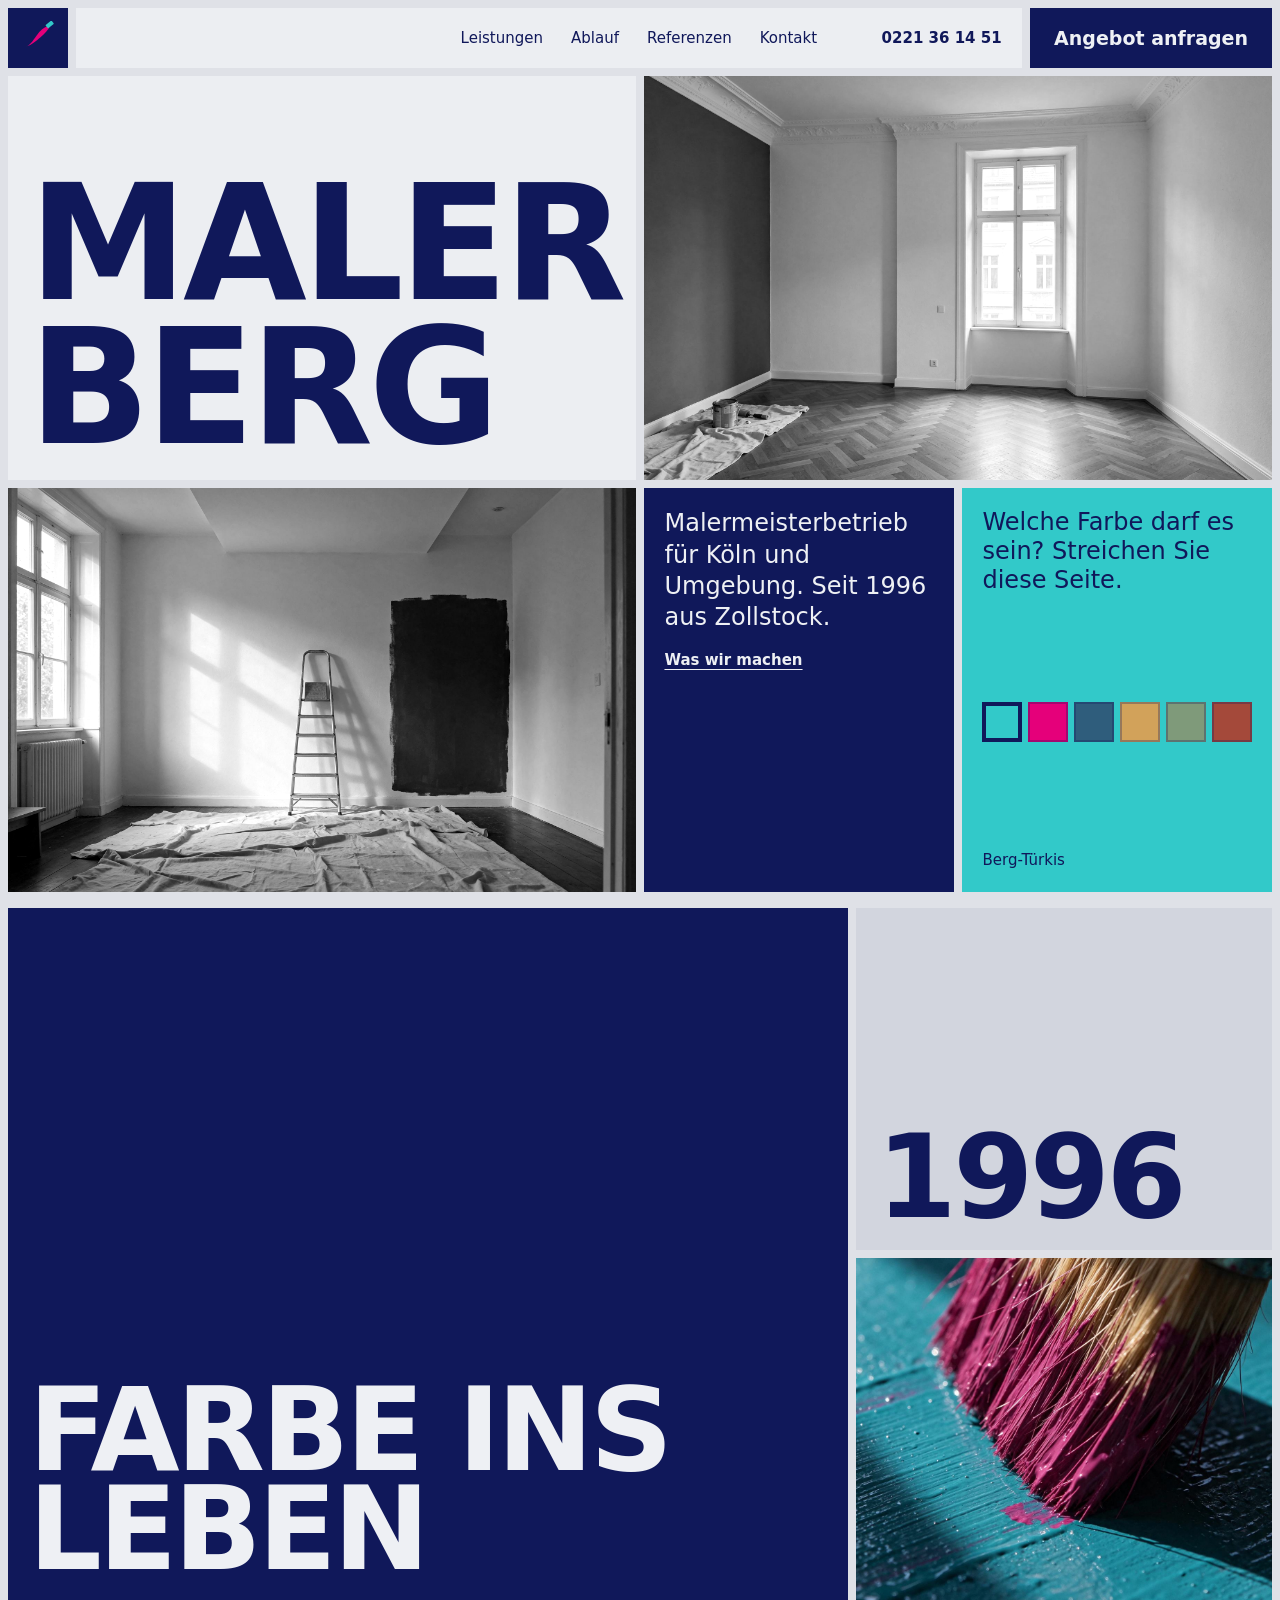
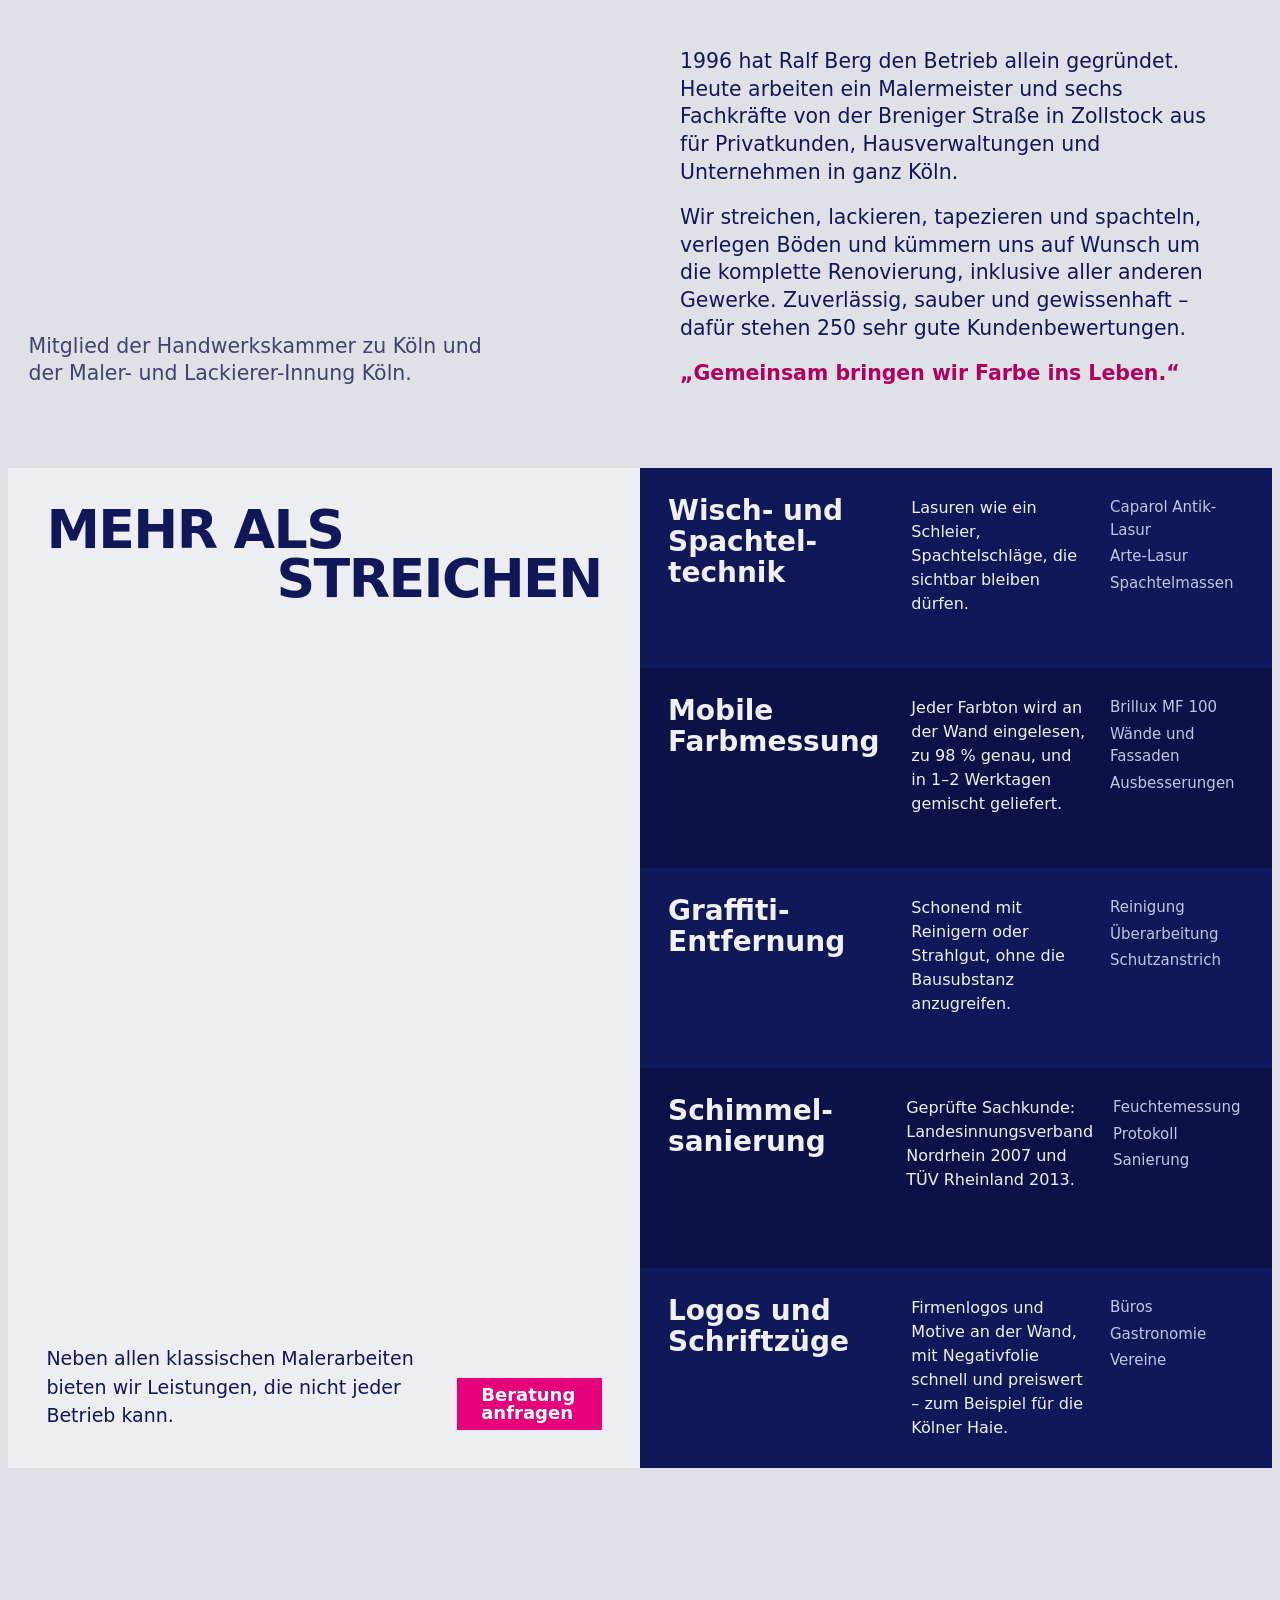
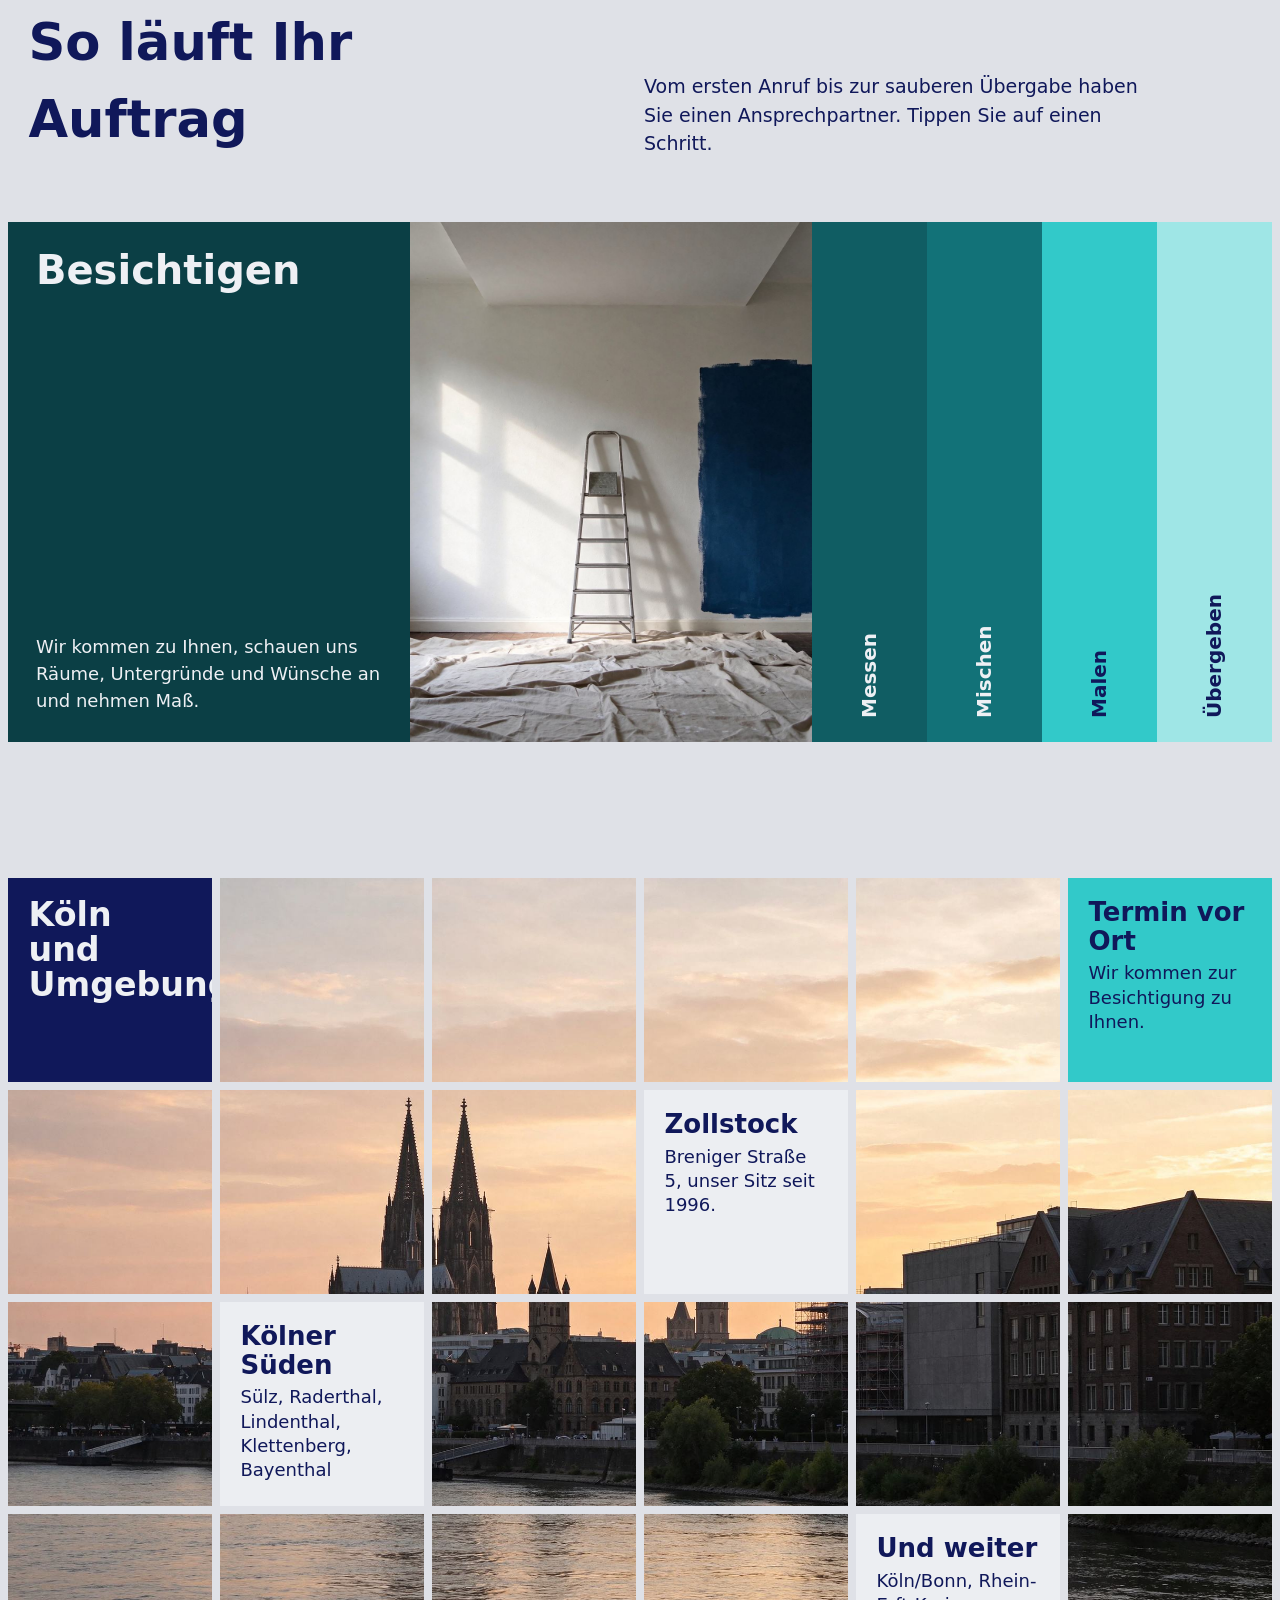
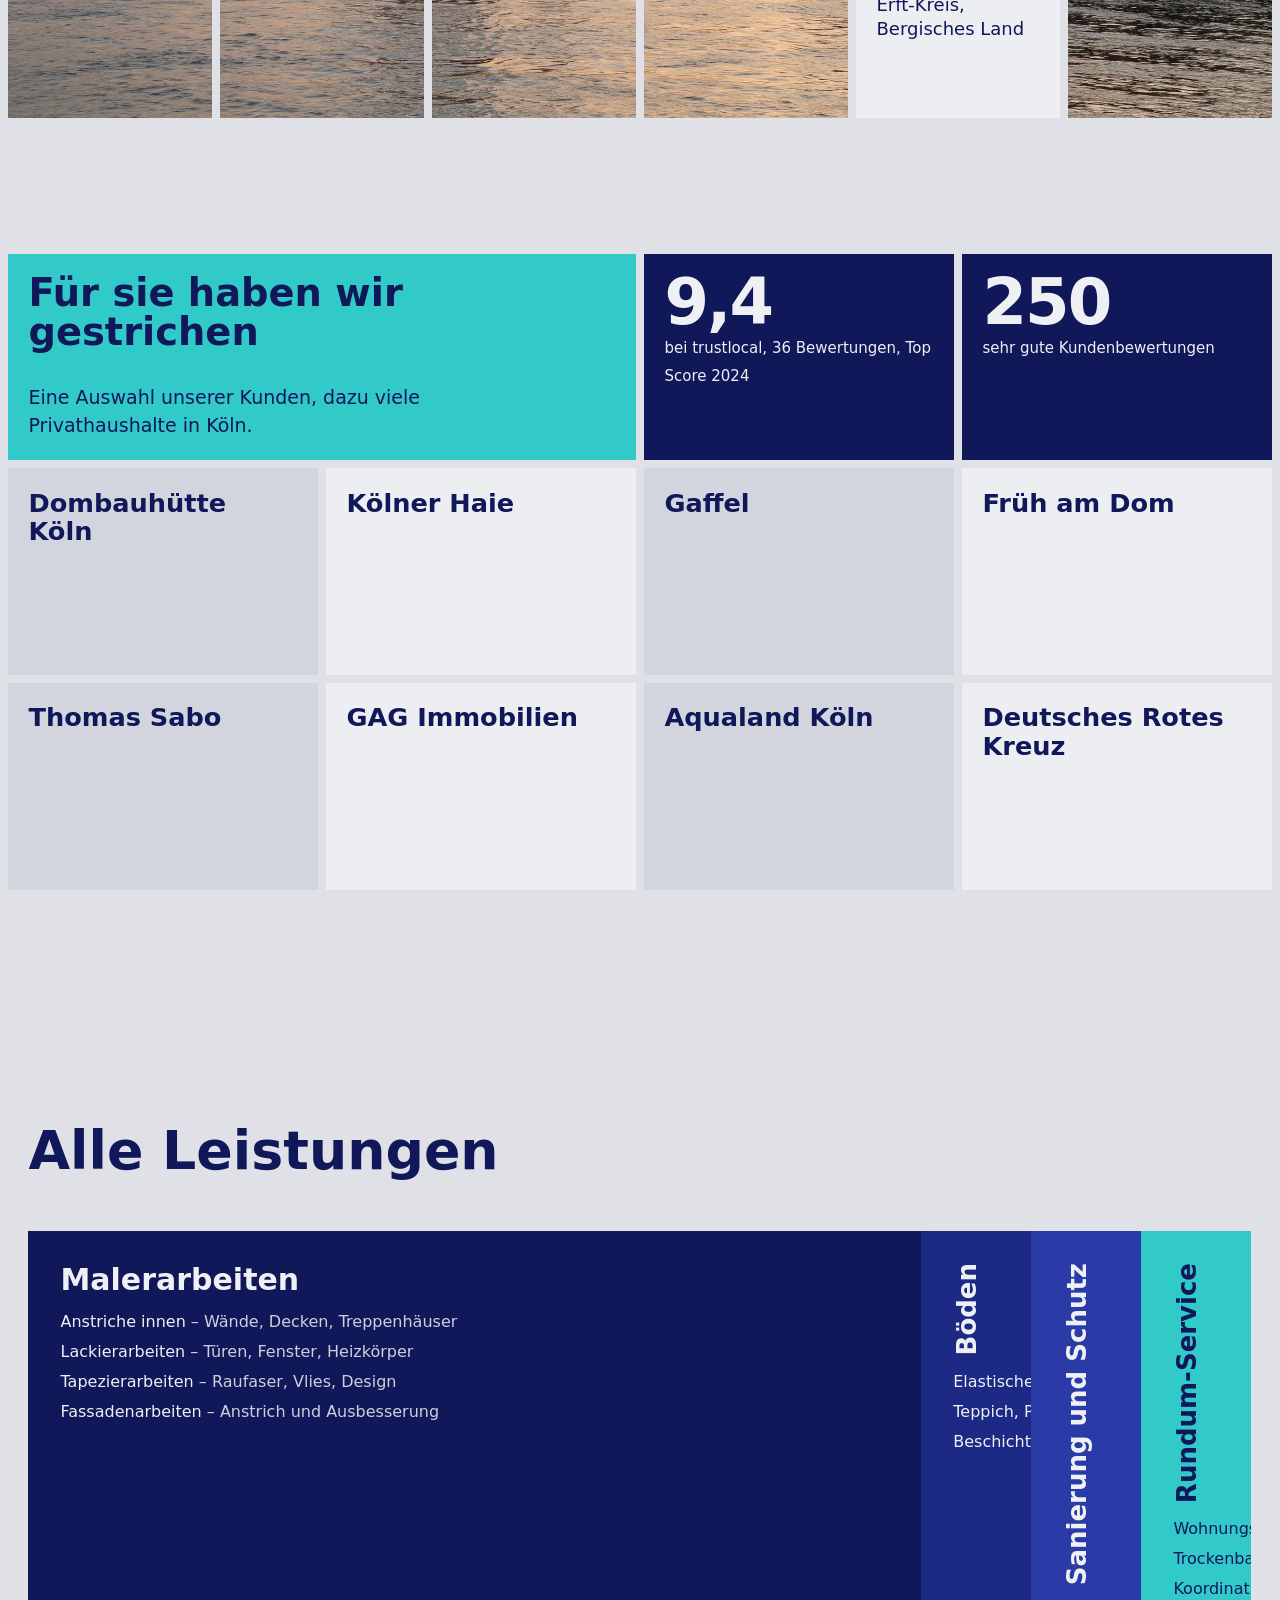
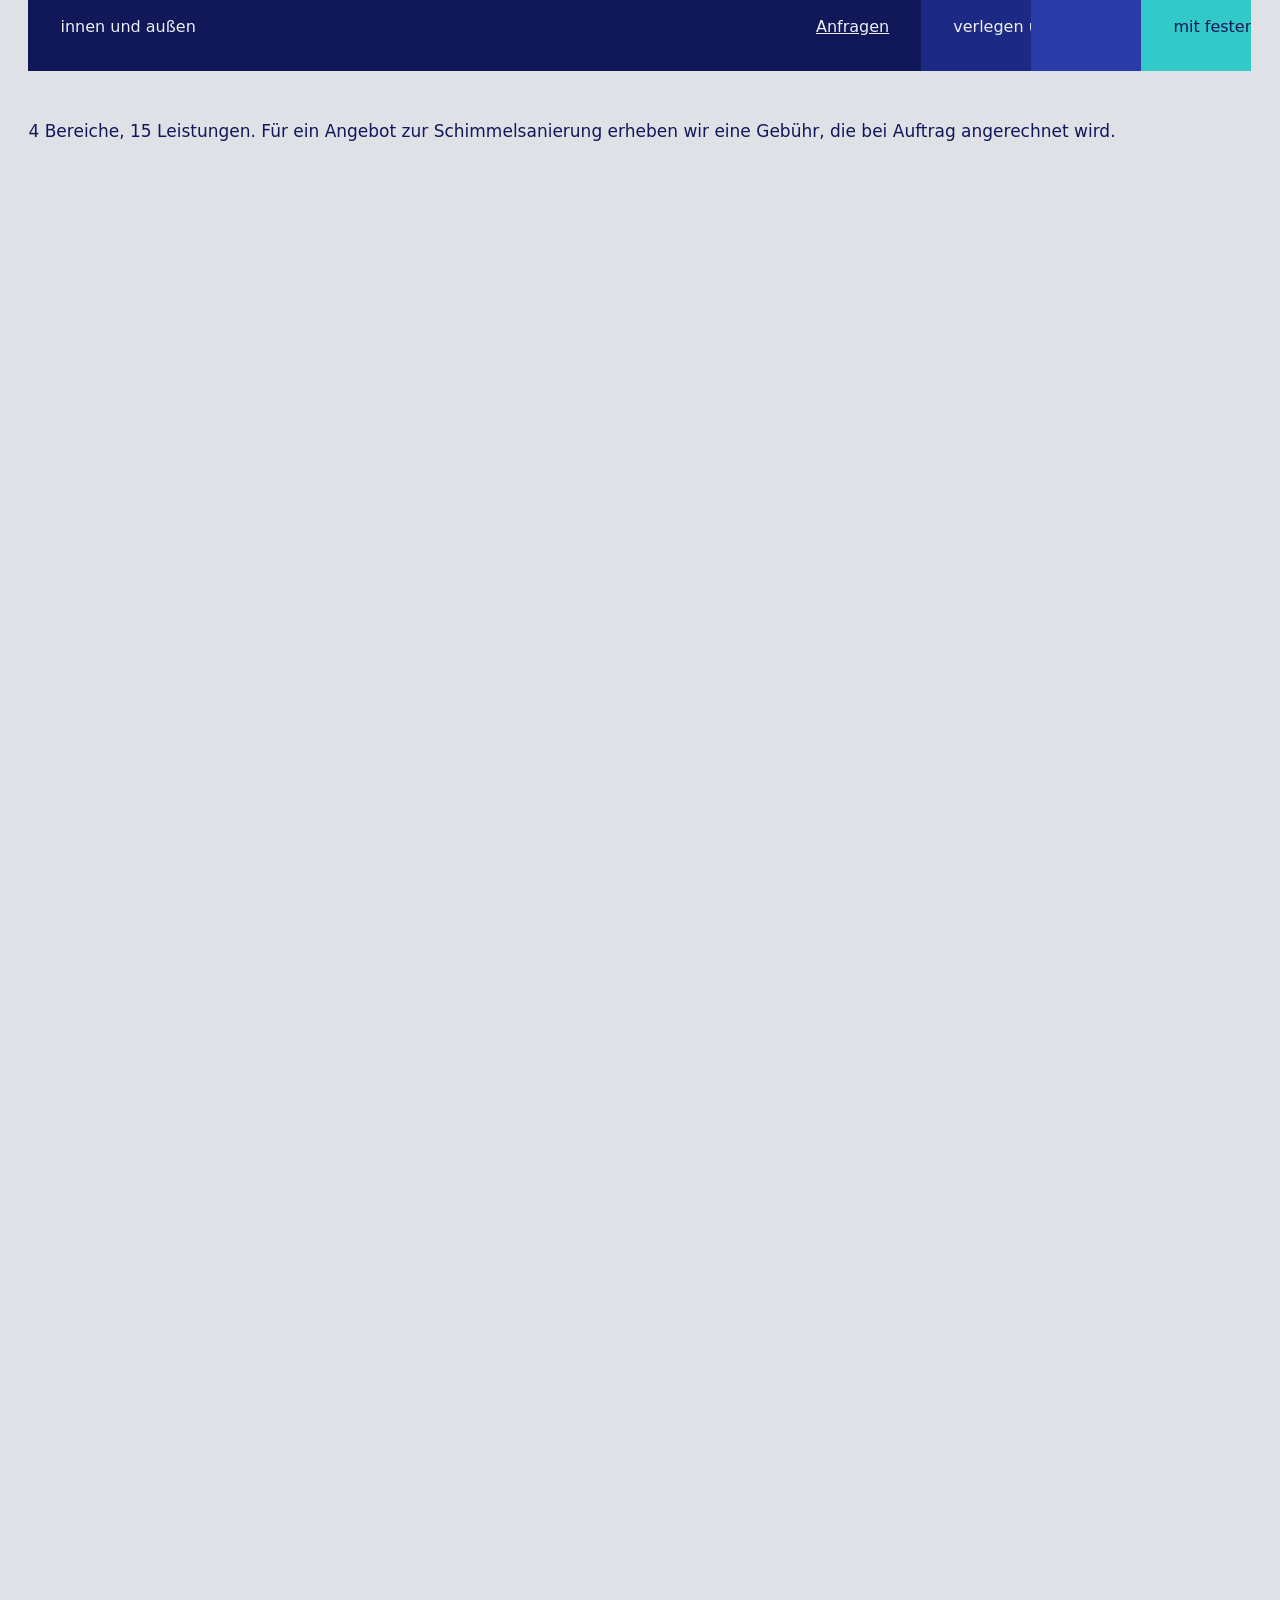
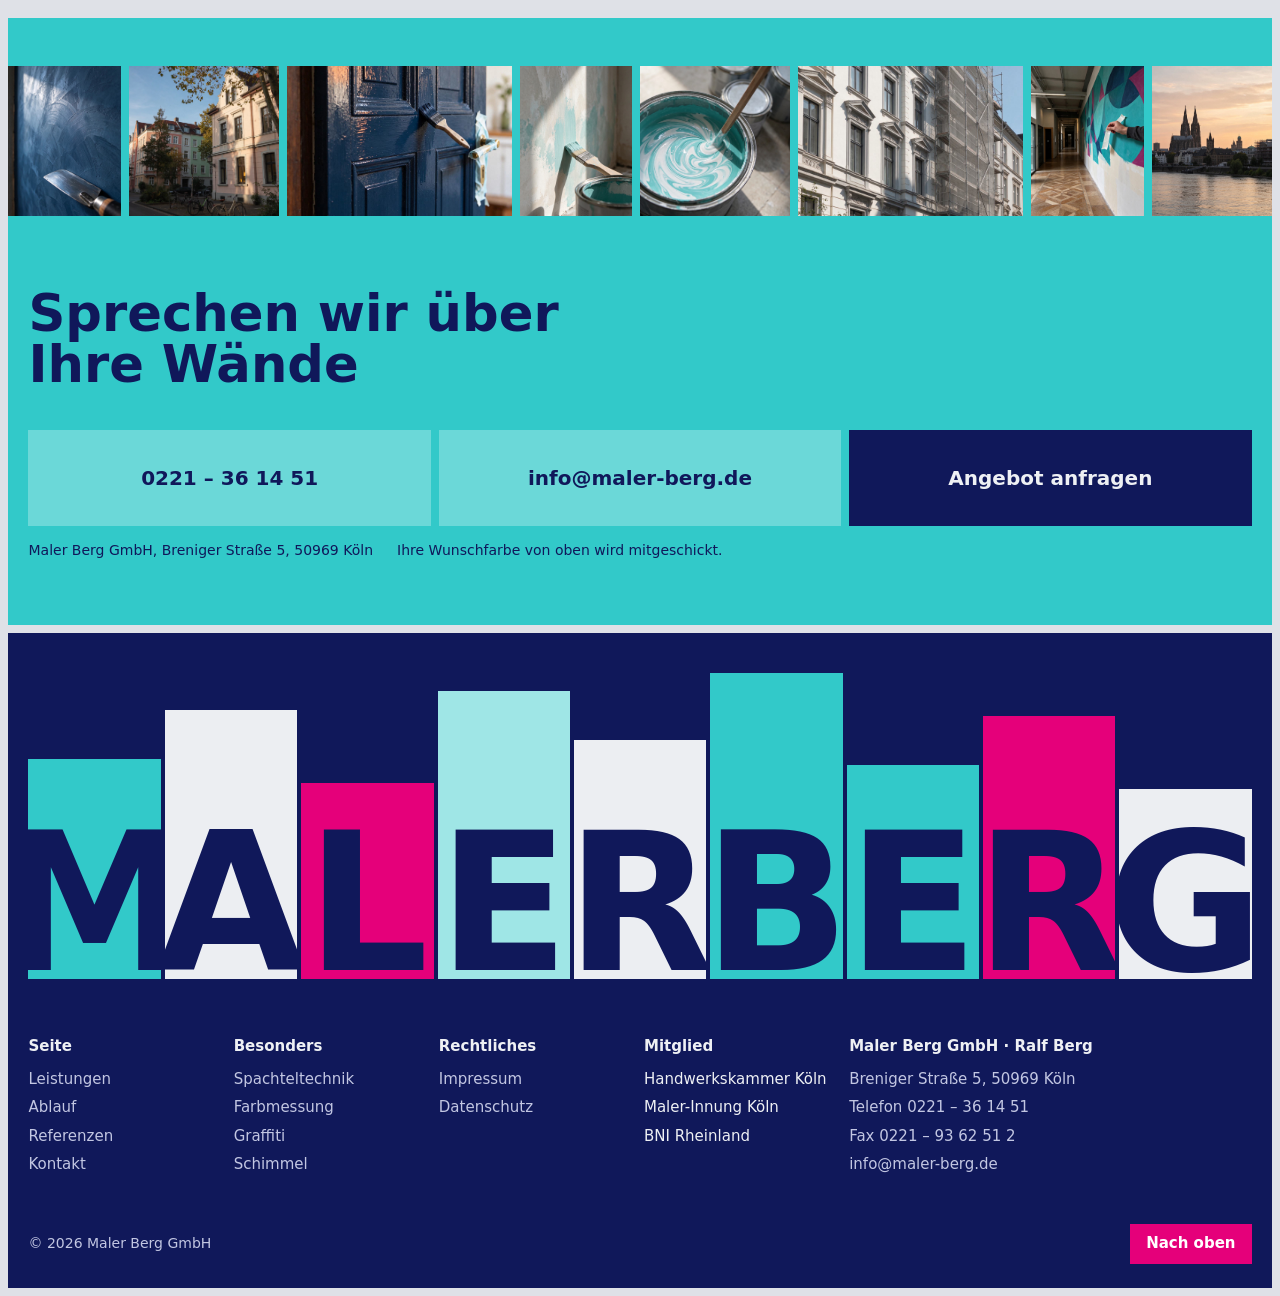
==== v2/index.html @ 305e3e08 "Zweiter Entwurf (v2): Farbkarten-Raster mit Farbchips, Ablauf, Köln-Puzzle und Leistungs-Fächer Co-A" ====
<!doctype html>
<html lang="de">
<head>
<meta charset="utf-8">
<meta name="viewport" content="width=device-width, initial-scale=1">
<title>Maler Berg GmbH – Malermeisterbetrieb für Köln und Umgebung</title>
<meta name="description" content="Malermeisterbetrieb aus Köln-Zollstock seit 1996: Malerarbeiten, Wisch- und Spachteltechniken, mobile Farbmessung, Schimmelsanierung, Graffiti-Entfernung und Bodenbeläge.">
<meta name="theme-color" content="#10185a">
<meta name="robots" content="noindex">
<link rel="preload" href="../assets/fonts/jost-latin.woff2" as="font" type="font/woff2" crossorigin>
<link rel="stylesheet" href="v2.css">
<link rel="icon" href="../assets/favicon.svg" type="image/svg+xml">
<script>document.documentElement.classList.add('js');try{var c=localStorage.getItem('mb-chip');if(c){var j=JSON.parse(c);document.documentElement.style.setProperty('--chip',j.c);document.documentElement.style.setProperty('--on-chip',j.o);}}catch(e){}</script>
</head>
<body>
<svg width="0" height="0" style="position:absolute" aria-hidden="true">
  <symbol id="mark" viewBox="0 0 40 40"><path d="M6 30c6-2 9-9 14-15 4-5 9-9 14-9-2 5-6 9-11 13-5 4-10 9-17 11z" fill="#e5007a"/><rect x="29" y="2" width="9" height="5" rx="1" transform="rotate(-38 33 4)" fill="#32c9c9"/></symbol>
</svg>

<header class="top" id="top">
  <a class="top__mark" href="#top" aria-label="Maler Berg – nach oben"><svg aria-hidden="true"><use href="#mark"/></svg></a>
  <button class="menu" aria-expanded="false" aria-controls="links">Menü</button>
  <nav class="top__links" id="links" aria-label="Hauptnavigation">
    <a class="first" href="#leistungen">Leistungen</a>
    <a href="#ablauf">Ablauf</a>
    <a href="#referenzen">Referenzen</a>
    <a href="#kontakt">Kontakt</a>
    <a class="tel" href="tel:+49221361451">0221 36 14 51</a>
  </nav>
  <a class="top__cta" href="#kontakt">Angebot anfragen</a>
</header>

<main>
  <!-- Hero: two-by-two board -->
  <section class="hero" aria-label="Maler Berg">
    <div class="t hero__name"><h1 class="caps"><span>Maler</span><span>Berg</span></h1></div>
    <figure class="t t--photo grey shutter hero__p1"><img src="../assets/img/hero-altbau.jpg" width="2400" height="1350" alt="Altbauzimmer in Köln mit hohem Sprossenfenster und Stuckdecke"></figure>
    <figure class="t t--photo grey shutter hero__p2"><img src="../assets/img/werkstatt-wand.jpg" width="2400" height="1350" alt="Leerer Raum in der Renovierung mit Leiter und halb gestrichener Wand"></figure>
    <div class="hero__br">
      <div class="t t--dark hero__say"><p>Malermeisterbetrieb für Köln und Umgebung. Seit 1996 aus Zollstock.</p><a href="#leistungen">Was wir machen</a></div>
      <div class="t t--chip hero__paint">
        <p>Welche Farbe darf es sein? Streichen Sie diese Seite.</p>
        <div class="chips" role="group" aria-label="Farbe für die Seite wählen">
          <button style="--c:#32c9c9" data-c="#32c9c9" data-o="#10185a" aria-pressed="true" aria-label="Berg-Türkis"></button>
          <button style="--c:#e5007a" data-c="#e5007a" data-o="#ffffff" aria-pressed="false" aria-label="Berg-Magenta"></button>
          <button style="--c:#2f5d7c" data-c="#2f5d7c" data-o="#ffffff" aria-pressed="false" aria-label="Rheinblau"></button>
          <button style="--c:#d2a25a" data-c="#d2a25a" data-o="#10185a" aria-pressed="false" aria-label="Südstadt-Ocker"></button>
          <button style="--c:#7f9a7a" data-c="#7f9a7a" data-o="#10185a" aria-pressed="false" aria-label="Volksgarten-Grün"></button>
          <button style="--c:#a4493a" data-c="#a4493a" data-o="#ffffff" aria-pressed="false" aria-label="Ziegelrot"></button>
        </div>
        <small id="chip-name" aria-live="polite">Berg-Türkis</small>
      </div>
    </div>
  </section>

  <!-- Intro: statement tiles -->
  <section class="board intro" aria-labelledby="intro-h">
    <div class="t intro__a"><h2 id="intro-h" class="caps up">Farbe ins<br>Leben</h2></div>
    <div class="t t--deep intro__b"><p class="caps up" style="--d:1">1996</p></div>
    <figure class="t t--photo intro__c"><img src="../assets/img/pinsel.jpg" width="1200" height="1600" decoding="async" alt="Pinsel mit magentafarbener Farbe auf türkisem Untergrund"></figure>
    <div class="intro__text">
      <p class="intro__note up">Mitglied der Handwerkskammer zu Köln und der Maler- und Lackierer-Innung Köln.</p>
      <div>
        <p class="up">1996 hat Ralf Berg den Betrieb allein gegründet. Heute arbeiten ein Malermeister und sechs Fachkräfte von der Breniger Straße in Zollstock aus für Privatkunden, Hausverwaltungen und Unternehmen in ganz Köln.</p>
        <p class="up" style="--d:1">Wir streichen, lackieren, tapezieren und spachteln, verlegen Böden und kümmern uns auf Wunsch um die komplette Renovierung, inklusive aller anderen Gewerke. Zuverlässig, sauber und gewissenhaft – dafür stehen 250 sehr gute Kundenbewertungen.</p>
        <p class="up quote" style="--d:2">„Gemeinsam bringen wir Farbe ins Leben.“</p>
      </div>
    </div>
  </section>

  <!-- Features: statement cell, dark rows -->
  <section class="feat" id="leistungen" aria-labelledby="feat-h">
    <div class="feat__cell">
      <h2 id="feat-h" class="caps up"><span>Mehr als</span><span>Streichen</span></h2>
      <div class="feat__foot">
        <p class="up" style="--d:1">Neben allen klassischen Malerarbeiten bieten wir Leistungen, die nicht jeder Betrieb kann.</p>
        <a class="btn up" style="--d:2" href="#kontakt">Beratung anfragen</a>
      </div>
    </div>
    <div class="feat__rows">
      <article class="feat__row"><h3>Wisch- und Spachtel&shy;technik</h3><p>Lasuren wie ein Schleier, Spachtelschläge, die sichtbar bleiben dürfen.</p><ul><li>Caparol Antik-Lasur</li><li>Arte-Lasur</li><li>Spachtelmassen</li></ul></article>
      <article class="feat__row"><h3>Mobile Farbmessung</h3><p>Jeder Farbton wird an der Wand eingelesen, zu 98 % genau, und in 1–2 Werktagen gemischt geliefert.</p><ul><li>Brillux MF 100</li><li>Wände und Fassaden</li><li>Ausbesserungen</li></ul></article>
      <article class="feat__row"><h3>Graffiti-Entfernung</h3><p>Schonend mit Reinigern oder Strahlgut, ohne die Bausubstanz anzugreifen.</p><ul><li>Reinigung</li><li>Überarbeitung</li><li>Schutzanstrich</li></ul></article>
      <article class="feat__row"><h3>Schimmel&shy;sanierung</h3><p>Geprüfte Sachkunde: Landesinnungsverband Nordrhein 2007 und TÜV Rheinland 2013.</p><ul><li>Feuchtemessung</li><li>Protokoll</li><li>Sanierung</li></ul></article>
      <article class="feat__row"><h3>Logos und Schriftzüge</h3><p>Firmenlogos und Motive an der Wand, mit Negativfolie schnell und preiswert – zum Beispiel für die Kölner Haie.</p><ul><li>Büros</li><li>Gastronomie</li><li>Vereine</li></ul></article>
    </div>
  </section>

  <!-- How it works: accordion of tinted panels -->
  <section class="how" id="ablauf" aria-labelledby="how-h">
    <div class="how__intro">
      <h2 id="how-h" class="up">So läuft Ihr Auftrag</h2>
      <p class="up" style="--d:1">Vom ersten Anruf bis zur sauberen Übergabe haben Sie einen Ansprechpartner. Tippen Sie auf einen Schritt.</p>
    </div>
    <div class="acc" role="list">
      <div class="stage is-open" role="listitem" style="--s:#0b3f45"><button class="stage__name" aria-expanded="true">Besichtigen</button><div class="stage__body"><div class="stage__text"><h3>Besichtigen</h3><p>Wir kommen zu Ihnen, schauen uns Räume, Untergründe und Wünsche an und nehmen Maß.</p></div><img src="../assets/img/werkstatt-wand.jpg" width="2400" height="1350" decoding="async" alt="Raum in der Renovierung mit Leiter und Abdeckvlies"></div></div>
      <div class="stage" role="listitem" style="--s:#105d63"><button class="stage__name" aria-expanded="false">Messen</button><div class="stage__body"><div class="stage__text"><h3>Messen</h3><p>Den Wunschton lesen wir mit dem Brillux MF 100 direkt an der Wand ein, auch Farben, die es in keinem Fächer mehr gibt.</p></div><img src="../assets/img/messen.jpg" width="2400" height="1350" decoding="async" alt="Farbmessgerät an einer blauen Putzwand"></div></div>
      <div class="stage" role="listitem" style="--s:#127278"><button class="stage__name" aria-expanded="false">Mischen</button><div class="stage__body"><div class="stage__text"><h3>Mischen</h3><p>Brillux mischt Ihre Farbe individuell und liefert sie in 1–2 Werktagen zu uns.</p></div><img src="../assets/img/mischen.jpg" width="2400" height="1350" decoding="async" alt="Türkise Farbe wird im Eimer verrührt"></div></div>
      <div class="stage" role="listitem" style="--s:#32c9c9;--sc:#10185a"><button class="stage__name" aria-expanded="false">Malen</button><div class="stage__body"><div class="stage__text"><h3>Malen</h3><p>Wir decken ab, bereiten vor und streichen. Sauber, pünktlich und mit festen Ansprechpartnern auf der Baustelle.</p></div><img src="../assets/img/malen.jpg" width="2400" height="1350" decoding="async" alt="Malerrolle trägt türkise Farbe auf"></div></div>
      <div class="stage" role="listitem" style="--s:#9fe6e6;--sc:#10185a"><button class="stage__name" aria-expanded="false">Übergeben</button><div class="stage__body"><div class="stage__text"><h3>Übergeben</h3><p>Wir räumen auf, gehen alles mit Ihnen durch und hinterlassen den Raum besenrein.</p></div><img src="../assets/img/hero-altbau.jpg" width="2400" height="1350" decoding="async" alt="Fertig gestrichenes Altbauzimmer"></div></div>
    </div>
  </section>

  <!-- Showcase: one image across tiles -->
  <section class="cut" aria-label="Unser Einsatzgebiet">
      <div class="t t--dark head"><h2>Köln und Umgebung</h2></div>
      <div class="piece" aria-hidden="true"><i style="--x:20%;--y:0.0%"></i></div>
      <div class="piece" aria-hidden="true"><i style="--x:40%;--y:0.0%"></i></div>
      <div class="piece" aria-hidden="true"><i style="--x:60%;--y:0.0%"></i></div>
      <div class="piece" aria-hidden="true"><i style="--x:80%;--y:0.0%"></i></div>
      <a class="t t--chip" href="#kontakt" style="text-decoration:none"><span class="fact"><b>Termin vor Ort</b>Wir kommen zur Besichtigung zu Ihnen.</span></a>
      <div class="piece" aria-hidden="true"><i style="--x:0%;--y:33.33%"></i></div>
      <div class="piece" aria-hidden="true"><i style="--x:20%;--y:33.33%"></i></div>
      <div class="piece" aria-hidden="true"><i style="--x:40%;--y:33.33%"></i></div>
      <div class="t t--pale"><p class="fact"><b>Zollstock</b>Breniger Straße 5, unser Sitz seit 1996.</p></div>
      <div class="piece" aria-hidden="true"><i style="--x:80%;--y:33.33%"></i></div>
      <div class="piece" aria-hidden="true"><i style="--x:100%;--y:33.33%"></i></div>
      <div class="piece" aria-hidden="true"><i style="--x:0%;--y:66.67%"></i></div>
      <div class="t t--pale"><p class="fact"><b>Kölner Süden</b>Sülz, Raderthal, Lindenthal, Klettenberg, Bayenthal</p></div>
      <div class="piece" aria-hidden="true"><i style="--x:40%;--y:66.67%"></i></div>
      <div class="piece" aria-hidden="true"><i style="--x:60%;--y:66.67%"></i></div>
      <div class="piece" aria-hidden="true"><i style="--x:80%;--y:66.67%"></i></div>
      <div class="piece" aria-hidden="true"><i style="--x:100%;--y:66.67%"></i></div>
      <div class="piece" aria-hidden="true"><i style="--x:0%;--y:100.0%"></i></div>
      <div class="piece" aria-hidden="true"><i style="--x:20%;--y:100.0%"></i></div>
      <div class="piece" aria-hidden="true"><i style="--x:40%;--y:100.0%"></i></div>
      <div class="piece" aria-hidden="true"><i style="--x:60%;--y:100.0%"></i></div>
      <div class="t t--pale hide-s"><p class="fact"><b>Und weiter</b>Köln/Bonn, Rhein-Erft-Kreis, Bergisches Land</p></div>
      <div class="piece" aria-hidden="true"><i style="--x:100%;--y:100.0%"></i></div>
  </section>

  <!-- Proof: names on tiles -->
  <section class="proof" id="referenzen" aria-labelledby="ref-h">
    <div class="t t--chip proof__head"><h2 id="ref-h">Für sie haben wir gestrichen</h2><p>Eine Auswahl unserer Kunden, dazu viele Privathaushalte in Köln.</p></div>
    <div class="t t--dark num"><b>9,4</b><span>bei trustlocal, 36 Bewertungen, Top Score 2024</span></div>
    <div class="t t--dark num"><b>250</b><span>sehr gute Kundenbewertungen</span></div>
    <div class="t t--deep"><p class="name">Dombauhütte Köln</p></div>
    <div class="t t--deep"><p class="name">Kölner Haie</p></div>
    <div class="t t--deep"><p class="name">Gaffel</p></div>
    <div class="t t--deep"><p class="name">Früh am Dom</p></div>
    <div class="t t--deep"><p class="name">Thomas Sabo</p></div>
    <div class="t t--deep"><p class="name">GAG Immobilien</p></div>
    <div class="t t--deep more"><p class="name">Aqualand Köln</p></div>
    <div class="t t--deep more"><p class="name">Deutsches Rotes Kreuz</p></div>
  </section>

  <!-- List: services as cards that fold into spines -->
  <section class="deck" aria-labelledby="deck-h">
    <div class="deck__stage">
      <h2 id="deck-h" class="up">Alle Leistungen</h2>
      <div class="deck__band">
        <article class="card" style="--ct:#10185a"><div class="card__in"><h3>Malerarbeiten</h3><ul><li>Anstriche innen <span>– Wände, Decken, Treppenhäuser</span></li><li>Lackierarbeiten <span>– Türen, Fenster, Heizkörper</span></li><li>Tapezierarbeiten <span>– Raufaser, Vlies, Design</span></li><li>Fassadenarbeiten <span>– Anstrich und Ausbesserung</span></li></ul><p class="card__foot"><span>innen und außen</span><a href="#kontakt">Anfragen</a></p></div></article>
        <article class="card" style="--ct:#1d2a85"><div class="card__in"><h3>Böden</h3><ul><li>Elastische Beläge <span>– CV, PVC, Linoleum, Kautschuk</span></li><li>Teppich, Parkett, Laminat</li><li>Beschichtungen <span>– Garage, Keller, Lager, Balkon</span></li></ul><p class="card__foot"><span>verlegen und beschichten</span><a href="#kontakt">Anfragen</a></p></div></article>
        <article class="card" style="--ct:#2a3ba8"><div class="card__in"><h3>Sanierung und Schutz</h3><ul><li>Schimmelpilzsanierung <span>– mit Feuchtemessung</span></li><li>Graffiti-Entfernung <span>– mit Schutzanstrich</span></li><li>Mobile Farbmessung <span>– Brillux MF 100</span></li><li>Logos und Schriftzüge <span>– Negativfolie</span></li></ul><p class="card__foot"><span>geprüfte Sachkunde</span><a href="#kontakt">Anfragen</a></p></div></article>
        <article class="card" style="--ct:#32c9c9;--cc:#10185a"><div class="card__in"><h3>Rundum-Service</h3><ul><li>Wohnungsrenovierung <span>– komplett aus einer Hand</span></li><li>Trockenbau</li><li>Koordination <span>– Sanitär, Heizung, Fliesen, Elektro, Gerüst</span></li></ul><p class="card__foot"><span>mit festen Partnern</span><a href="#kontakt">Anfragen</a></p></div></article>
      </div>
      <p class="deck__note">4 Bereiche, 15 Leistungen. Für ein Angebot zur Schimmelsanierung erheben wir eine Gebühr, die bei Auftrag angerechnet wird.</p>
    </div>
  </section>

  <!-- Contact: photo strip, three-cell bar -->
  <section class="contact" id="kontakt" aria-labelledby="kontakt-h">
        <div class="strip">
      <img src="../assets/img/spachtel.jpg" alt="Spachteltechnik in Dunkelblau"><img src="../assets/img/koeln-sued.jpg" alt="Altbauten in der Kölner Südstadt"><img src="../assets/img/lack.jpg" alt="Lackierte Altbautür"><img src="../assets/img/lasur.jpg" alt="Lasurtechnik in Türkis"><img src="../assets/img/mischen.jpg" alt="Farbe wird gemischt"><img src="../assets/img/fassade.jpg" alt="Altbaufassade mit Gerüst"><img src="../assets/img/logo-wand.jpg" alt="Gemaltes Wandmotiv"><img src="../assets/img/koeln-rhein.jpg" alt="Rheinufer mit Dom"><img src="../assets/img/boden.jpg" alt="Beschichteter Garagenboden"><img src="../assets/img/pinsel.jpg" alt="Pinsel mit Magenta"><img src="../assets/img/malen.jpg" alt="Wand wird türkis gerollt"><img src="../assets/img/graffiti.jpg" alt="Graffiti an Backstein">
      <img aria-hidden="true" src="../assets/img/spachtel.jpg" alt=""><img aria-hidden="true" src="../assets/img/koeln-sued.jpg" alt=""><img aria-hidden="true" src="../assets/img/lack.jpg" alt=""><img aria-hidden="true" src="../assets/img/lasur.jpg" alt=""><img aria-hidden="true" src="../assets/img/mischen.jpg" alt=""><img aria-hidden="true" src="../assets/img/fassade.jpg" alt=""><img aria-hidden="true" src="../assets/img/logo-wand.jpg" alt=""><img aria-hidden="true" src="../assets/img/koeln-rhein.jpg" alt=""><img aria-hidden="true" src="../assets/img/boden.jpg" alt=""><img aria-hidden="true" src="../assets/img/pinsel.jpg" alt=""><img aria-hidden="true" src="../assets/img/malen.jpg" alt=""><img aria-hidden="true" src="../assets/img/graffiti.jpg" alt="">
    </div>
    <div class="contact__body">
      <h2 id="kontakt-h" class="up">Sprechen wir über Ihre Wände</h2>
      <div class="bar">
        <a href="tel:+49221361451">0221 – 36 14 51</a>
        <a href="mailto:info@maler-berg.de">info@maler-berg.de</a>
        <a class="go" id="ask" href="mailto:info@maler-berg.de?subject=Angebotsanfrage">Angebot anfragen</a>
      </div>
      <p class="bar__small"><span>Maler Berg GmbH, Breniger Straße 5, 50969 Köln</span><span>Ihre Wunschfarbe von oben wird mitgeschickt.</span></p>
    </div>
  </section>
</main>

<footer class="foot">
  <div class="blocks" aria-label="Maler Berg">
    <span style="--h:72%;--b:#32c9c9">M</span><span style="--h:88%;--b:#eceef2">a</span><span style="--h:64%;--b:#e5007a">l</span><span style="--h:94%;--b:#9fe6e6">e</span><span style="--h:78%;--b:#eceef2">r</span><span style="--h:100%;--b:var(--chip)">B</span><span style="--h:70%;--b:#32c9c9">e</span><span style="--h:86%;--b:#e5007a">r</span><span style="--h:62%;--b:#eceef2">g</span>
  </div>
  <div class="foot__cols">
    <nav aria-label="Seite"><b>Seite</b><a href="#leistungen">Leistungen</a><a href="#ablauf">Ablauf</a><a href="#referenzen">Referenzen</a><a href="#kontakt">Kontakt</a></nav>
    <nav aria-label="Leistungen"><b>Besonders</b><a href="#leistungen">Spachteltechnik</a><a href="#leistungen">Farbmessung</a><a href="#leistungen">Graffiti</a><a href="#leistungen">Schimmel</a></nav>
    <nav aria-label="Rechtliches"><b>Rechtliches</b><a href="../impressum.html">Impressum</a><a href="../datenschutz.html">Datenschutz</a></nav>
    <nav aria-label="Mitglied"><b>Mitglied</b><span>Handwerkskammer Köln</span><span>Maler-Innung Köln</span><span>BNI Rheinland</span></nav>
    <div class="foot__addr"><b>Maler Berg GmbH · Ralf Berg</b><span>Breniger Straße 5, 50969 Köln</span><a href="tel:+49221361451">Telefon 0221 – 36 14 51</a><span>Fax 0221 – 93 62 51 2</span><a href="mailto:info@maler-berg.de">info@maler-berg.de</a></div>
  </div>
  <div class="foot__last"><span>© 2026 Maler Berg GmbH</span><a class="btn" href="#top">Nach oben</a></div>
</footer>

<script src="v2.js"></script>
</body>
</html>
---- v2/v2.css ----
/* Maler Berg — design 2: the colour chart. Every tile is a paint chip. */
@font-face { font-family: "Jost"; src: url("../assets/fonts/jost-latin.woff2") format("woff2"); font-weight: 400 700; font-display: swap;
  unicode-range: U+0000-00FF, U+0131, U+0152-0153, U+02BB-02BC, U+02C6, U+02DA, U+02DC, U+0304, U+0308, U+0329, U+2000-206F, U+20AC, U+2122, U+2191, U+2193, U+2212, U+2215, U+FEFF, U+FFFD; }
@font-face { font-family: "Jost"; src: url("../assets/fonts/jost-latin-ext.woff2") format("woff2"); font-weight: 400 700; font-display: swap;
  unicode-range: U+0100-02BA, U+02BD-02C5, U+02C7-02CC, U+02CE-02D7, U+02DD-02FF, U+0304, U+0308, U+0329, U+1D00-1DBF, U+1E00-1E9F, U+1EF2-1EFF, U+2020, U+20A0-20AB, U+20AD-20C0, U+2113, U+2C60-2C7F, U+A720-A7FF; }

:root {
  --navy: #10185a;
  --navy-2: #0c1248;
  --navy-3: #161f6b;
  --magenta: #e5007a;
  --chip: #32c9c9;          /* the colour the visitor paints the page with */
  --on-chip: #10185a;
  --bg: #dfe1e7;            /* page ground: a primed wall */
  --tile: #eceef2;          /* one step lighter */
  --tile-2: #d2d5de;        /* one step darker */
  --ink: #10185a;
  --muted: #3d4470;
  --on-dark: #eef0f4;
  --on-dark-muted: #c2c6e2;

  --font: "Jost", "Segoe UI", system-ui, sans-serif;
  --s-small: 15px;
  --s-body: clamp(17px, 1rem + .25vw, 19px);
  --s-lead: clamp(21px, 1.1rem + .7vw, 26px);
  --s-head: clamp(34px, 1.3rem + 3.2vw, 64px);
  --s-display: clamp(84px, 12.5vw, 190px);

  --g: 8px;                 /* the gap between chips, and the page margin */
  --pad: clamp(18px, 1.6vw, 24px);
  --ease: cubic-bezier(.2, .7, .1, 1);
  --t: .5s;
}
@property --chip { syntax: "<color>"; inherits: true; initial-value: #32c9c9; }
html { transition: --chip .7s var(--ease); }

*, *::before, *::after { box-sizing: border-box; }
html { -webkit-text-size-adjust: 100%; scroll-behavior: smooth; }
body { margin: 0; background: var(--bg); color: var(--ink); font-family: var(--font); font-size: var(--s-body); line-height: 1.5; }
img { display: block; max-width: 100%; }
a { color: inherit; }
h1, h2, h3, p, ul, ol, figure, dl, dd { margin: 0; }
ul, ol { padding: 0; list-style: none; }
::selection { background: var(--chip); color: var(--on-chip); }
:focus-visible { outline: 3px solid var(--magenta); outline-offset: 2px; }
.vh { position: absolute !important; width: 1px; height: 1px; overflow: hidden; clip: rect(0 0 0 0); white-space: nowrap; }

.board { display: grid; grid-template-columns: repeat(12, minmax(0, 1fr)); gap: var(--g); padding: 0 var(--g); }
.board + .board, section + section, .board + section { margin-top: var(--g); }
.t { position: relative; padding: var(--pad); background: var(--tile); overflow: hidden; }
.t--dark { background: var(--navy); color: var(--on-dark); }
.t--chip { background: var(--chip); color: var(--on-chip); }
.t--pale { background: var(--tile); }
.t--deep { background: var(--tile-2); }
.t--photo { padding: 0; background: var(--navy); }
.t--photo img { width: 100%; height: 100%; object-fit: cover; }
.grey img { filter: grayscale(1) contrast(1.05); transition: filter 1.2s var(--ease); }
.grey:hover img { filter: none; }
.caps { text-transform: uppercase; font-weight: 700; letter-spacing: -.03em; line-height: .9; }

.btn { display: inline-flex; align-items: center; justify-content: center; min-height: 52px; padding: 0 24px; background: var(--magenta); color: #fff; font: 600 18px/1 var(--font); text-decoration: none; border: 0; cursor: pointer; transition: transform .2s var(--ease), background-color .3s; }
.btn:hover { background: var(--navy); }
.btn:active { transform: scale(.97); }
.btn--ink { background: var(--navy); color: var(--on-dark); }
.btn--ink:hover { background: var(--magenta); }

/* Top bar made of tiles */
.top { display: grid; grid-template-columns: 60px 1fr auto; gap: var(--g); padding: var(--g) var(--g) 0; height: calc(60px + var(--g)); }
.top > * { display: flex; align-items: center; }
.top__mark { justify-content: center; background: var(--navy); }
.top__mark svg { width: 34px; height: 34px; }
.top__links { background: var(--tile); padding: 0 var(--pad); gap: 28px; font-size: var(--s-small); font-weight: 500; }
.top__links a { text-decoration: none; text-underline-offset: .25em; }
.top__links a:hover { text-decoration: underline; }
.top__links .first { margin-left: calc(50% - 60px - var(--g) - var(--pad)); }
.top__links .tel { margin-left: auto; font-weight: 700; }
.top__cta { background: var(--navy); color: var(--on-dark); padding: 0 24px; font-weight: 600; text-decoration: none; transition: background-color .3s; }
.top__cta:hover { background: var(--magenta); }
.menu { display: none; }

/* Hero: two-by-two board */
.hero { display: grid; grid-template-columns: 1fr 1fr; grid-template-rows: 1fr 1fr; gap: var(--g); padding: var(--g); height: calc(100svh - 60px - var(--g)); min-height: 640px; }
.hero__name { display: flex; align-items: flex-end; background: var(--tile); }
.hero__name h1 { font-size: var(--s-display); }
.hero__name h1 span { display: block; }
.hero__p1 img { object-position: 82% 40%; }
.hero__p2 img { object-position: 50% 60%; }
.hero__br { display: grid; grid-template-columns: 1fr 1fr; gap: var(--g); }
.hero__say { font-size: 24px; line-height: 1.3; }
.hero__say a { display: inline-block; margin-top: 18px; font-size: var(--s-small); font-weight: 600; color: var(--on-dark); text-underline-offset: .25em; }
.hero__paint { display: flex; flex-direction: column; justify-content: space-between; gap: 14px; }
.hero__paint p { font-size: 24px; line-height: 1.2; font-weight: 500; }
.chips { display: grid; grid-template-columns: repeat(6, 1fr); gap: 6px; }
.chips button { aspect-ratio: 1; min-height: 40px; border: 0; background: var(--c); cursor: pointer; outline: 2px solid color-mix(in srgb, var(--on-chip) 30%, transparent); outline-offset: -2px; transition: transform .2s var(--ease); }
.chips button:hover { transform: translateY(-3px); }
.chips button[aria-pressed="true"] { outline: 4px solid var(--on-chip); outline-offset: -4px; }
.hero__paint small { font-size: var(--s-small); }

/* Shutter: the one loud image move */
.shutter { overflow: hidden; }
@media (prefers-reduced-motion: no-preference) {
  .js .shutter { clip-path: inset(0 0 100% 0); transition: clip-path 1.1s cubic-bezier(.7, 0, .2, 1); }
  .js .shutter img { transform: scale(1.12); transition: transform 1.5s var(--ease), filter 1.2s var(--ease); }
  .js .shutter.is-in { clip-path: inset(0); }
  .js .shutter.is-in img { transform: none; }
  .js .shutter.hero__p2 { transition-delay: .18s; }
}

/* Intro: statement tiles */
.intro { grid-template-rows: 38svh 38svh; }
.intro__a { grid-column: 1 / 9; grid-row: 1 / 3; display: flex; align-items: flex-end; background: var(--navy); color: var(--on-dark); }
.intro__a h2 { font-size: clamp(64px, 9vw, 132px); line-height: .86; }
.intro__b { grid-column: 9 / 13; grid-row: 1; display: flex; align-items: flex-end; }
.intro__b p { font-size: clamp(64px, 9vw, 132px); }
.intro__c { grid-column: 9 / 13; grid-row: 2; }
.intro__text { grid-column: 1 / 13; display: grid; grid-template-columns: repeat(12, minmax(0, 1fr)); background: var(--bg); padding: 40px 0 72px; }
.intro__text > div { grid-column: 7 / 13; padding: 0 40px; display: grid; gap: 18px; }
.intro__text p { font-size: clamp(20px, 1.6vw, 24px); line-height: 1.35; }
.intro__text .quote { color: #b0005e; font-weight: 600; }
.intro__note { grid-column: 1 / 6; padding: 0 var(--pad); align-self: end; font-size: var(--s-small); color: var(--muted); }

/* Features: statement cell, dark rows */
.feat { display: grid; grid-template-columns: 1fr 1fr; min-height: 90svh; margin-inline: var(--g); }
.feat__cell { background: var(--tile); padding: clamp(28px, 3vw, 48px); display: flex; flex-direction: column; justify-content: space-between; gap: 40px; }
.feat__cell h2 { font-size: clamp(36px, 4.2vw, 68px); }
.feat__cell h2 span { display: block; }
.feat__cell h2 span:nth-child(2) { text-align: right; }
.feat__cell { justify-content: space-between; }
.feat__foot { display: flex; justify-content: space-between; align-items: flex-end; gap: 24px; }
.feat__foot p { max-width: 32ch; }
.feat__rows { display: grid; grid-auto-rows: 1fr; }
.feat__row { display: grid; grid-template-columns: 5fr 4fr 3fr; gap: 20px; padding: 28px; background: var(--navy); color: var(--on-dark); align-items: start; transition: background-color .3s; }
.feat__row:nth-child(even) { background: var(--navy-2); }
.feat__row:hover { background: var(--navy-3); }
.feat__row h3 { font-size: 28px; line-height: 1.1; font-weight: 600; }
.feat__row p { font-size: 16px; color: var(--on-dark); }
.feat__row ul { font-size: var(--s-small); color: var(--on-dark-muted); display: grid; gap: 4px; }

/* How it works: accordion of tinted panels */
.how { padding: clamp(96px, 10vw, 160px) var(--g) 0; }
.how__intro { display: grid; grid-template-columns: repeat(12, minmax(0, 1fr)); gap: var(--g); padding-inline: var(--pad); }
.how__intro h2 { grid-column: 1 / 6; font-size: clamp(36px, 4vw, 60px); }
.how__intro p { grid-column: 7 / 12; align-self: end; }
.acc { display: flex; height: 520px; margin-top: 64px; }
.stage { position: relative; flex: 1 1 0; min-width: 72px; overflow: hidden; transition: flex-grow .45s var(--ease), filter .3s; background: var(--s); color: var(--sc, var(--on-dark)); }
.stage:not(.is-open):hover { filter: brightness(1.12); }
.stage.is-open { flex-grow: 7; cursor: default; }
.stage__name { position: absolute; inset: 0; z-index: 2; display: block; width: 100%; padding: 24px 22px; border: 0; background: none; color: inherit; font: 700 20px/1 var(--font); text-align: start; cursor: pointer; writing-mode: vertical-rl; transform: rotate(180deg); transition: opacity .3s; }
.stage.is-open .stage__name { opacity: 0; visibility: hidden; }
.stage__body { position: absolute; inset: 0; display: grid; grid-template-columns: 1fr 1fr; opacity: 0; visibility: hidden; transition: opacity .35s .1s, visibility 0s .45s; }
.stage.is-open .stage__body { opacity: 1; visibility: visible; transition: opacity .35s .15s, visibility 0s; }
.stage__text { padding: 28px; display: flex; flex-direction: column; justify-content: space-between; min-width: 320px; }
.stage__text h3 { font-size: 40px; line-height: 1; font-weight: 700; }
.stage__text p { max-width: 36ch; font-size: 18px; }
.stage__body img { width: 100%; height: 100%; object-fit: cover; }

/* Showcase: one image across tiles */
.cut { display: grid; grid-template-columns: repeat(6, 1fr); gap: var(--g); padding: clamp(96px, 10vw, 160px) var(--g) 0; }
.cut > * { aspect-ratio: 1; }
.piece { overflow: hidden; }
.piece i { display: block; width: 100%; height: 100%; background: url("../assets/img/koeln-rhein.jpg") var(--x) var(--y) / 600% 400% no-repeat; transition: transform .6s var(--ease); }
.piece:hover i { transform: scale(1.08); }
.cut .t { display: flex; flex-direction: column; justify-content: space-between; }
.cut h2 { font-size: clamp(26px, 2.6vw, 40px); line-height: 1.05; }
.cut .fact { font-size: 18px; line-height: 1.35; }
.cut .fact b { display: block; font-size: var(--s-lead); line-height: 1.1; margin-bottom: 6px; }

/* Proof: names on tiles */
.proof { display: grid; grid-template-columns: repeat(4, 1fr); gap: var(--g); padding: clamp(96px, 10vw, 160px) var(--g) 0; }
.proof > * { aspect-ratio: 3 / 2; }
.proof__head { grid-column: span 2; aspect-ratio: auto; display: flex; flex-direction: column; justify-content: space-between; }
.proof__head h2 { font-size: clamp(30px, 3vw, 48px); line-height: 1; }
.proof__head p { font-size: var(--s-body); max-width: 40ch; }
.proof .name { font-size: clamp(22px, 2vw, 30px); font-weight: 700; line-height: 1.1; }
.proof .num b { display: block; font-size: clamp(48px, 5vw, 80px); line-height: .9; letter-spacing: -.03em; }
.proof .num span { font-size: var(--s-small); }
.proof .t--deep:nth-child(odd) { background: var(--tile); }

/* List: cards that fold into spines */
.deck { height: 240svh; margin-top: 40px; }
.deck__stage { position: sticky; top: 0; height: 100svh; padding: 96px calc(var(--g) + var(--pad)) 0; justify-content: center; display: flex; flex-direction: column; }
.deck h2 { font-size: clamp(44px, 4.2vw, 64px); }
.deck__band { position: relative; height: 440px; margin-top: 40px; overflow: hidden; }
.card { position: absolute; top: 0; bottom: 0; left: var(--tx); width: var(--cw); overflow: hidden; background: var(--ct); color: var(--cc, var(--on-dark)); transition: left .4s var(--ease), width .4s var(--ease); cursor: pointer; }
/* before the script runs: the first card open, the rest waiting as spines */
.card { --cw: 120px; --open: calc(100% - 360px); }
.card:nth-child(1) { --tx: 0px; --cw: calc(100% - 360px); }
.card:nth-child(2) { --tx: calc(100% - 360px); }
.card:nth-child(3) { --tx: calc(100% - 240px); }
.card:nth-child(4) { --tx: calc(100% - 120px); }
.card__in { width: 1040px; max-width: var(--open-px, 1040px); height: 100%; padding: 32px; display: flex; flex-direction: column; gap: 14px; }
.card h3 { font-size: 30px; line-height: 1.1; font-weight: 700; max-width: calc(var(--cw, 620px) - 48px); overflow: hidden; white-space: nowrap; transition: max-width .4s var(--ease); }
.card ul { display: grid; gap: 6px; font-size: 16px; }
.card ul li span { opacity: .85; }
/* folded and waiting cards are spines: only their name, set upright along the spine */
@media (min-width: 761px) and (prefers-reduced-motion: no-preference) {
  .card[aria-current="false"] .card__in > :not(h3) { visibility: hidden; }
  .card[aria-current="false"] h3 { writing-mode: vertical-rl; transform: rotate(180deg); max-width: none; inline-size: max-content; overflow: visible; font-size: 26px; }
}
.card__foot { margin-top: auto; display: flex; justify-content: space-between; font-size: 16px; }
.deck__note { margin-top: 48px; font-size: 17px; }

/* Contact: photo strip and three-cell bar */
.contact { margin: clamp(96px, 10vw, 160px) var(--g) 0; background: var(--chip); color: var(--on-chip); padding: 48px 0 64px; overflow: hidden; }
.strip { display: flex; gap: var(--g); width: max-content; animation: drift 60s linear infinite; }
.strip img { height: 150px; width: auto; object-fit: cover; }
.strip img:nth-child(3n+1) { aspect-ratio: 3 / 4; }
.strip img:nth-child(3n+2) { aspect-ratio: 1; }
.strip img:nth-child(3n) { aspect-ratio: 3 / 2; }
@keyframes drift { to { transform: translateX(-50%); } }
.contact__body { padding: 72px var(--pad) 0; }
.contact h2 { font-size: clamp(36px, 4vw, 60px); line-height: 1; max-width: 18ch; }
.bar { display: grid; grid-template-columns: repeat(3, 1fr); gap: var(--g); margin-top: 40px; }
.bar a { display: flex; align-items: center; justify-content: center; min-height: 96px; padding: 0 16px; background: color-mix(in srgb, var(--chip) 72%, #fff); color: var(--on-chip); text-decoration: none; font-size: 20px; font-weight: 600; text-align: center; transition: background-color .3s, transform .2s var(--ease); }
.bar a:hover, .bar a:focus-visible { background: #fff; }
.bar a:active { transform: scale(.98); }
.bar a.go { background: var(--navy); color: var(--on-dark); }
.bar a.go:hover { background: var(--magenta); }
.bar__small { display: flex; flex-wrap: wrap; gap: 4px 24px; margin-top: 14px; font-size: 14px; }

/* Footer: the mark built large */
.foot { margin: var(--g); background: var(--navy); color: var(--on-dark); padding: 40px var(--pad) 24px; }
.blocks { display: flex; align-items: flex-end; gap: 4px; height: 34svh; min-height: 220px; }
.blocks span { flex: 1; display: flex; align-items: flex-end; justify-content: center; height: var(--h); background: var(--b); color: var(--navy); font-size: min(22svh, 15vw); font-weight: 700; line-height: .78; text-transform: uppercase; overflow: hidden; transition: height .6s var(--ease); }
.blocks span:hover { height: 100%; }
.foot__cols { display: grid; grid-template-columns: repeat(12, minmax(0, 1fr)); gap: var(--g); margin-top: 56px; font-size: var(--s-small); }
.foot__cols nav { grid-column: span 2; display: grid; gap: 6px; align-content: start; }
.foot__cols nav b, .foot__addr b { margin-bottom: 4px; }
.foot__cols a { text-decoration: none; color: var(--on-dark-muted); }
.foot__cols a:hover { color: #fff; }
.foot__addr { grid-column: 9 / 13; display: grid; gap: 6px; align-content: start; color: var(--on-dark-muted); }
.foot__addr b { color: var(--on-dark); }
.foot__last { display: flex; justify-content: space-between; align-items: center; margin-top: 48px; font-size: 14px; color: var(--on-dark-muted); }
.foot__last a.btn { min-height: 40px; font-size: 15px; padding: 0 16px; }

/* Entrances */
.js .up { opacity: 0; transform: translateY(24px); transition: opacity .7s var(--ease), transform .8s var(--ease); transition-delay: calc(var(--d, 0) * 80ms); }
.js .up.in { opacity: 1; transform: none; }

/* Tablet */
@media (max-width: 1100px) {
  .top__links .first { margin-left: 0; }
  .feat { grid-template-columns: 1fr; }
  .feat__cell { min-height: 60svh; }
  .feat__row { grid-template-columns: 1fr 1fr; }
  .feat__row ul { grid-column: 2; }
  .stage__body { grid-template-columns: 1fr; }
  .stage__body img { display: none; }
  .proof { grid-template-columns: repeat(2, 1fr); }
  .cut .t { padding: 12px; }
  .cut .fact { font-size: 14px; }
  .cut .fact b { font-size: 16px; margin-bottom: 4px; }
  .cut h2 { font-size: 22px; }
}

/* Phone */
@media (max-width: 760px) {
  :root { --g: 6px; --pad: 18px; }
  .top { grid-template-columns: 52px 1fr; height: calc(52px + var(--g)); }
  .top__links, .top__cta { display: none; }
  .menu { display: flex; justify-content: flex-end; background: var(--tile); padding: 0 var(--pad); border: 0; font: 600 16px var(--font); color: var(--ink); cursor: pointer; }
  .top.open { height: auto; grid-template-columns: 52px 1fr; }
  .top.open .top__links { display: flex; grid-column: 1 / -1; flex-direction: column; align-items: flex-start; gap: 18px; padding: 24px var(--pad); font-size: 22px; }
  .top.open .top__cta { display: flex; grid-column: 1 / -1; min-height: 56px; }
  .hero { display: flex; flex-direction: column; height: auto; min-height: 0; }
  .hero__name { min-height: 30svh; }
  .hero__name h1 { font-size: 22vw; }
  .hero__p1 { aspect-ratio: 4 / 3; }
  .hero__p2 { display: none; }
  .hero__br { grid-template-columns: 1fr 1fr; }
  .hero__br > * { aspect-ratio: auto; min-height: 220px; }
  .hero__say, .hero__paint p { font-size: 18px; }
  .chips { grid-template-columns: repeat(3, 1fr); }

  .board { grid-template-columns: 1fr 1fr; padding: 0 var(--g); }
  .intro { grid-template-rows: 46svh auto; }
  .intro__a { grid-column: 1 / 3; grid-row: 1; }
  .intro__a h2 { font-size: 15vw; }
  .intro__b, .intro__c { grid-column: auto; grid-row: 2; aspect-ratio: 1; }
  .intro__b p { font-size: 15vw; }
  .intro__text { grid-column: 1 / 3; display: block; padding: 28px 0 40px; }
  .intro__text > div { padding: 0 12px; }
  .intro__text p { font-size: 18px; }
  .intro__note { padding: 18px 12px 0; }

  .feat__cell { min-height: 70svh; }
  .feat__cell h2 { font-size: 10vw; }
  .feat__foot { flex-direction: column; align-items: flex-start; }
  .feat__row { grid-template-columns: 1fr; gap: 10px; padding: 22px; }
  .feat__row ul { grid-column: auto; display: block; }
  .feat__row ul li { display: inline; }
  .feat__row ul li:not(:last-child)::after { content: ", "; }
  .feat__row h3 { font-size: 24px; }

  .how__intro { display: block; padding: 0 12px; }
  .how__intro p { margin-top: 16px; }
  .acc { flex-direction: column; height: auto; margin-top: 32px; }
  .stage { flex: none; min-height: 64px; }
  .stage__name { position: relative; inset: auto; writing-mode: horizontal-tb; transform: none; min-height: 64px; padding: 0 18px; font-size: 18px; display: flex; align-items: center; }
  .stage.is-open .stage__name { display: none; }
  .stage__body { position: relative; display: none; }
  .stage.is-open .stage__body { display: block; }
  .stage__text { min-width: 0; padding: 20px 18px 24px; gap: 14px; }
  .stage__text h3 { font-size: 26px; }
  .stage__text p { font-size: 17px; }

  .cut { grid-template-columns: repeat(3, 1fr); }
  .piece i { background-size: 300% 600%; background-image: url("../assets/img/fassade.jpg"); }
  .cut .hide-s { display: none; }
  .cut .head { grid-column: span 2; aspect-ratio: auto; }
  .cut h2 { font-size: 6vw; }
  .cut .fact { font-size: 14px; }
  .cut .fact b { font-size: 16px; }
  .cut .t { padding: 12px; }

  .proof { grid-template-columns: 1fr 1fr; }
  .proof__head { grid-column: 1 / 3; min-height: 120px; }
  .proof .name { font-size: 18px; }
  .proof .t { padding: 14px; }
  .proof .more { display: none; }

  .deck { height: auto; }
  .deck__stage { position: static; height: auto; padding: 72px calc(var(--g) + 12px) 0; }
  .card__in { width: auto; padding: 24px; }
  .deck h2 { font-size: 10vw; }
  .deck__band { height: auto; overflow: visible; display: grid; gap: 12px; margin-top: 24px; }
  .card { position: relative; left: 0; width: auto !important; transform: none !important; cursor: default; }
  .card__in { max-width: none; }
  .card h3 { font-size: 24px; max-width: none; white-space: normal; }
  .deck__note { margin-top: 24px; }

  .contact { min-height: 0; padding: 24px 0 40px; }
  .strip { animation: none; width: auto; display: grid; grid-template-columns: repeat(3, 1fr); padding: 0 var(--g); }
  .strip img { height: 110px; width: 100%; aspect-ratio: auto !important; }
  .strip img:nth-child(n+7) { display: none; }
  .contact__body { padding: 36px var(--pad) 0; }
  .contact h2 { font-size: 9vw; }
  .bar { grid-template-columns: 1fr; }
  .bar a { min-height: 60px; }
  .bar__small { grid-template-columns: 1fr; }
  .bar__small span:last-child { grid-column: auto; }

  .blocks { height: 22svh; min-height: 150px; }
  .blocks span { font-size: 19vw; }
  .foot__cols { grid-template-columns: 1fr 1fr; }
  .foot__cols nav { grid-column: auto; }
  .foot__addr { grid-column: 1 / -1; margin-top: 16px; }
}

@media (prefers-reduced-motion: reduce) {
  html { scroll-behavior: auto; transition: none; }
  .js .up { opacity: 1; transform: none; transition: none; }
  .strip { animation: none; }
  .card, .stage, .blocks span, .piece i, .grey img { transition: none; }
  .deck { height: auto; }
  .deck__stage { position: static; height: auto; }
  .deck__band { height: auto; overflow: visible; display: grid; grid-template-columns: repeat(auto-fit, minmax(280px, 1fr)); gap: var(--g); }
  .card { position: relative; left: 0; width: auto !important; transform: none !important; }
  .card__in { width: auto; max-width: none; }
}
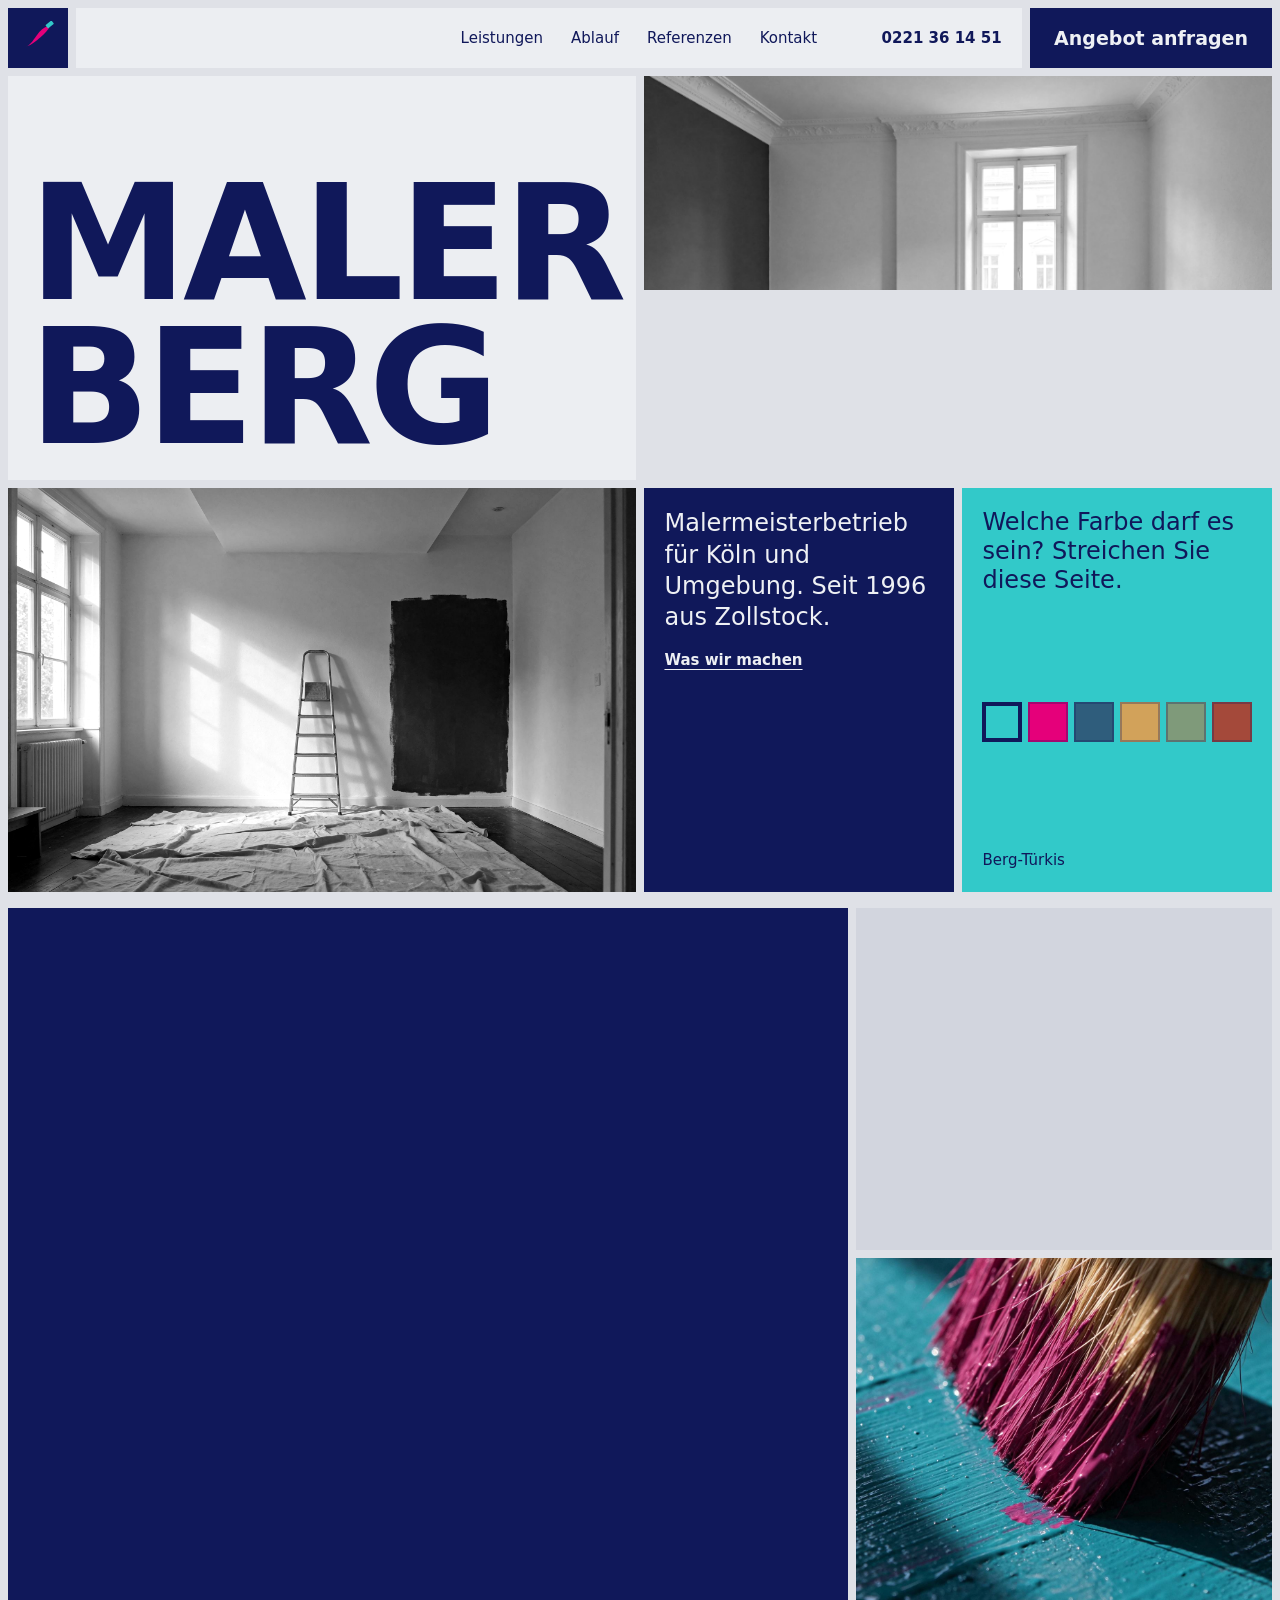
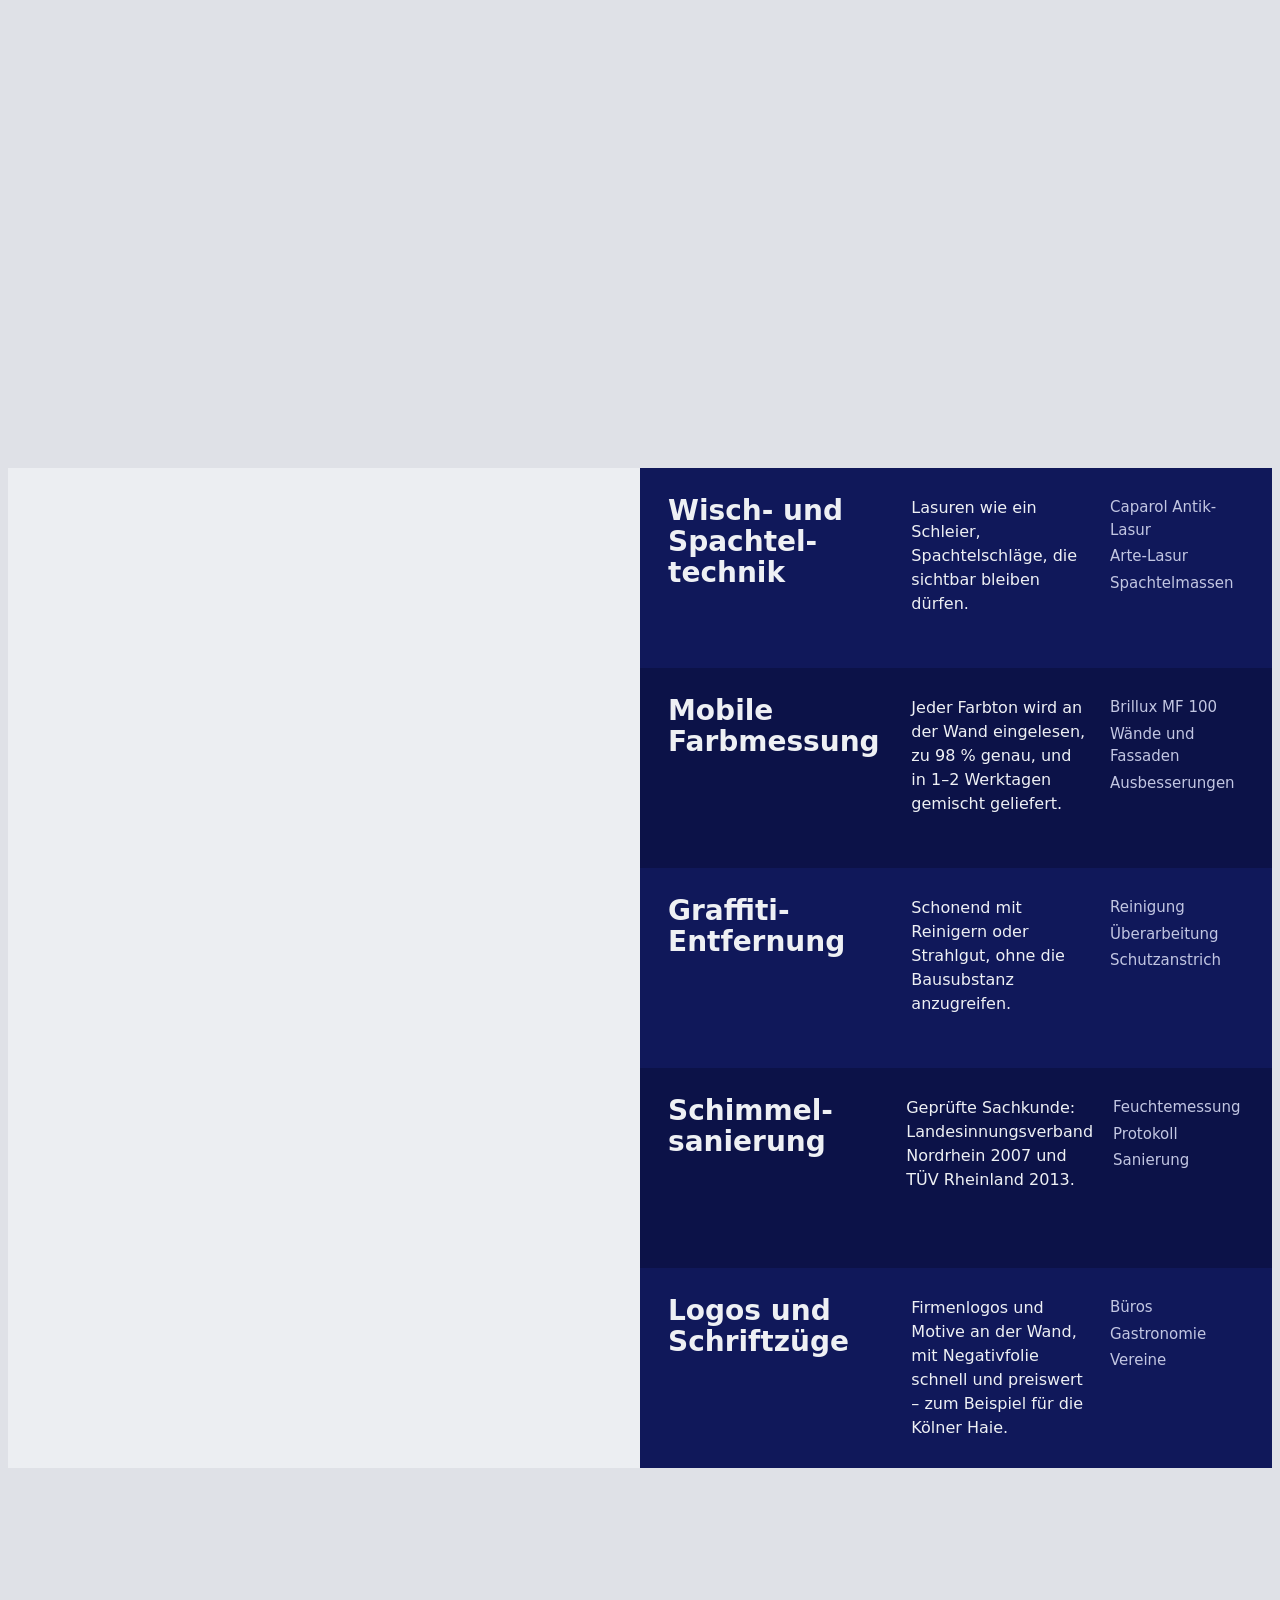
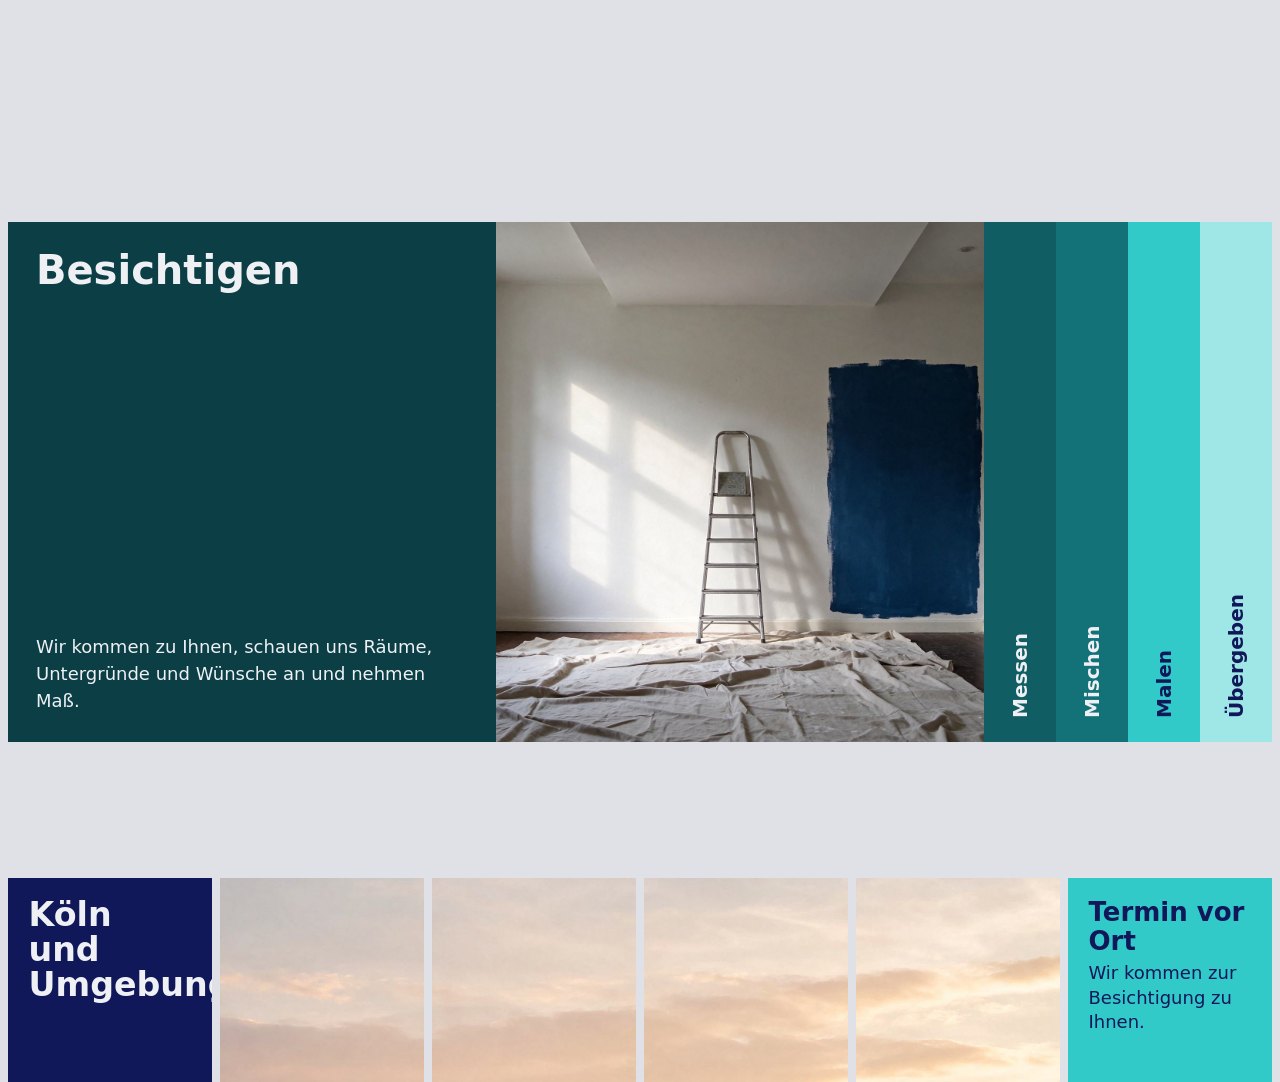
==== commit 4579fd63: "Entwurf 2 wird die Startseite; Impressum und Datenschutz im neuen Stil /v2/ leitet auf die Startseit" ====
--- a/v2/index.html
+++ b/v2/index.html
@@ -2,194 +2,10 @@
 <html lang="de">
 <head>
 <meta charset="utf-8">
-<meta name="viewport" content="width=device-width, initial-scale=1">
-<title>Maler Berg GmbH – Malermeisterbetrieb für Köln und Umgebung</title>
-<meta name="description" content="Malermeisterbetrieb aus Köln-Zollstock seit 1996: Malerarbeiten, Wisch- und Spachteltechniken, mobile Farbmessung, Schimmelsanierung, Graffiti-Entfernung und Bodenbeläge.">
-<meta name="theme-color" content="#10185a">
+<title>Maler Berg</title>
+<meta http-equiv="refresh" content="0; url=../">
+<link rel="canonical" href="../">
 <meta name="robots" content="noindex">
-<link rel="preload" href="../assets/fonts/jost-latin.woff2" as="font" type="font/woff2" crossorigin>
-<link rel="stylesheet" href="v2.css">
-<link rel="icon" href="../assets/favicon.svg" type="image/svg+xml">
-<script>document.documentElement.classList.add('js');try{var c=localStorage.getItem('mb-chip');if(c){var j=JSON.parse(c);document.documentElement.style.setProperty('--chip',j.c);document.documentElement.style.setProperty('--on-chip',j.o);}}catch(e){}</script>
 </head>
-<body>
-<svg width="0" height="0" style="position:absolute" aria-hidden="true">
-  <symbol id="mark" viewBox="0 0 40 40"><path d="M6 30c6-2 9-9 14-15 4-5 9-9 14-9-2 5-6 9-11 13-5 4-10 9-17 11z" fill="#e5007a"/><rect x="29" y="2" width="9" height="5" rx="1" transform="rotate(-38 33 4)" fill="#32c9c9"/></symbol>
-</svg>
-
-<header class="top" id="top">
-  <a class="top__mark" href="#top" aria-label="Maler Berg – nach oben"><svg aria-hidden="true"><use href="#mark"/></svg></a>
-  <button class="menu" aria-expanded="false" aria-controls="links">Menü</button>
-  <nav class="top__links" id="links" aria-label="Hauptnavigation">
-    <a class="first" href="#leistungen">Leistungen</a>
-    <a href="#ablauf">Ablauf</a>
-    <a href="#referenzen">Referenzen</a>
-    <a href="#kontakt">Kontakt</a>
-    <a class="tel" href="tel:+49221361451">0221 36 14 51</a>
-  </nav>
-  <a class="top__cta" href="#kontakt">Angebot anfragen</a>
-</header>
-
-<main>
-  <!-- Hero: two-by-two board -->
-  <section class="hero" aria-label="Maler Berg">
-    <div class="t hero__name"><h1 class="caps"><span>Maler</span><span>Berg</span></h1></div>
-    <figure class="t t--photo grey shutter hero__p1"><img src="../assets/img/hero-altbau.jpg" width="2400" height="1350" alt="Altbauzimmer in Köln mit hohem Sprossenfenster und Stuckdecke"></figure>
-    <figure class="t t--photo grey shutter hero__p2"><img src="../assets/img/werkstatt-wand.jpg" width="2400" height="1350" alt="Leerer Raum in der Renovierung mit Leiter und halb gestrichener Wand"></figure>
-    <div class="hero__br">
-      <div class="t t--dark hero__say"><p>Malermeisterbetrieb für Köln und Umgebung. Seit 1996 aus Zollstock.</p><a href="#leistungen">Was wir machen</a></div>
-      <div class="t t--chip hero__paint">
-        <p>Welche Farbe darf es sein? Streichen Sie diese Seite.</p>
-        <div class="chips" role="group" aria-label="Farbe für die Seite wählen">
-          <button style="--c:#32c9c9" data-c="#32c9c9" data-o="#10185a" aria-pressed="true" aria-label="Berg-Türkis"></button>
-          <button style="--c:#e5007a" data-c="#e5007a" data-o="#ffffff" aria-pressed="false" aria-label="Berg-Magenta"></button>
-          <button style="--c:#2f5d7c" data-c="#2f5d7c" data-o="#ffffff" aria-pressed="false" aria-label="Rheinblau"></button>
-          <button style="--c:#d2a25a" data-c="#d2a25a" data-o="#10185a" aria-pressed="false" aria-label="Südstadt-Ocker"></button>
-          <button style="--c:#7f9a7a" data-c="#7f9a7a" data-o="#10185a" aria-pressed="false" aria-label="Volksgarten-Grün"></button>
-          <button style="--c:#a4493a" data-c="#a4493a" data-o="#ffffff" aria-pressed="false" aria-label="Ziegelrot"></button>
-        </div>
-        <small id="chip-name" aria-live="polite">Berg-Türkis</small>
-      </div>
-    </div>
-  </section>
-
-  <!-- Intro: statement tiles -->
-  <section class="board intro" aria-labelledby="intro-h">
-    <div class="t intro__a"><h2 id="intro-h" class="caps up">Farbe ins<br>Leben</h2></div>
-    <div class="t t--deep intro__b"><p class="caps up" style="--d:1">1996</p></div>
-    <figure class="t t--photo intro__c"><img src="../assets/img/pinsel.jpg" width="1200" height="1600" decoding="async" alt="Pinsel mit magentafarbener Farbe auf türkisem Untergrund"></figure>
-    <div class="intro__text">
-      <p class="intro__note up">Mitglied der Handwerkskammer zu Köln und der Maler- und Lackierer-Innung Köln.</p>
-      <div>
-        <p class="up">1996 hat Ralf Berg den Betrieb allein gegründet. Heute arbeiten ein Malermeister und sechs Fachkräfte von der Breniger Straße in Zollstock aus für Privatkunden, Hausverwaltungen und Unternehmen in ganz Köln.</p>
-        <p class="up" style="--d:1">Wir streichen, lackieren, tapezieren und spachteln, verlegen Böden und kümmern uns auf Wunsch um die komplette Renovierung, inklusive aller anderen Gewerke. Zuverlässig, sauber und gewissenhaft – dafür stehen 250 sehr gute Kundenbewertungen.</p>
-        <p class="up quote" style="--d:2">„Gemeinsam bringen wir Farbe ins Leben.“</p>
-      </div>
-    </div>
-  </section>
-
-  <!-- Features: statement cell, dark rows -->
-  <section class="feat" id="leistungen" aria-labelledby="feat-h">
-    <div class="feat__cell">
-      <h2 id="feat-h" class="caps up"><span>Mehr als</span><span>Streichen</span></h2>
-      <div class="feat__foot">
-        <p class="up" style="--d:1">Neben allen klassischen Malerarbeiten bieten wir Leistungen, die nicht jeder Betrieb kann.</p>
-        <a class="btn up" style="--d:2" href="#kontakt">Beratung anfragen</a>
-      </div>
-    </div>
-    <div class="feat__rows">
-      <article class="feat__row"><h3>Wisch- und Spachtel&shy;technik</h3><p>Lasuren wie ein Schleier, Spachtelschläge, die sichtbar bleiben dürfen.</p><ul><li>Caparol Antik-Lasur</li><li>Arte-Lasur</li><li>Spachtelmassen</li></ul></article>
-      <article class="feat__row"><h3>Mobile Farbmessung</h3><p>Jeder Farbton wird an der Wand eingelesen, zu 98 % genau, und in 1–2 Werktagen gemischt geliefert.</p><ul><li>Brillux MF 100</li><li>Wände und Fassaden</li><li>Ausbesserungen</li></ul></article>
-      <article class="feat__row"><h3>Graffiti-Entfernung</h3><p>Schonend mit Reinigern oder Strahlgut, ohne die Bausubstanz anzugreifen.</p><ul><li>Reinigung</li><li>Überarbeitung</li><li>Schutzanstrich</li></ul></article>
-      <article class="feat__row"><h3>Schimmel&shy;sanierung</h3><p>Geprüfte Sachkunde: Landesinnungsverband Nordrhein 2007 und TÜV Rheinland 2013.</p><ul><li>Feuchtemessung</li><li>Protokoll</li><li>Sanierung</li></ul></article>
-      <article class="feat__row"><h3>Logos und Schriftzüge</h3><p>Firmenlogos und Motive an der Wand, mit Negativfolie schnell und preiswert – zum Beispiel für die Kölner Haie.</p><ul><li>Büros</li><li>Gastronomie</li><li>Vereine</li></ul></article>
-    </div>
-  </section>
-
-  <!-- How it works: accordion of tinted panels -->
-  <section class="how" id="ablauf" aria-labelledby="how-h">
-    <div class="how__intro">
-      <h2 id="how-h" class="up">So läuft Ihr Auftrag</h2>
-      <p class="up" style="--d:1">Vom ersten Anruf bis zur sauberen Übergabe haben Sie einen Ansprechpartner. Tippen Sie auf einen Schritt.</p>
-    </div>
-    <div class="acc" role="list">
-      <div class="stage is-open" role="listitem" style="--s:#0b3f45"><button class="stage__name" aria-expanded="true">Besichtigen</button><div class="stage__body"><div class="stage__text"><h3>Besichtigen</h3><p>Wir kommen zu Ihnen, schauen uns Räume, Untergründe und Wünsche an und nehmen Maß.</p></div><img src="../assets/img/werkstatt-wand.jpg" width="2400" height="1350" decoding="async" alt="Raum in der Renovierung mit Leiter und Abdeckvlies"></div></div>
-      <div class="stage" role="listitem" style="--s:#105d63"><button class="stage__name" aria-expanded="false">Messen</button><div class="stage__body"><div class="stage__text"><h3>Messen</h3><p>Den Wunschton lesen wir mit dem Brillux MF 100 direkt an der Wand ein, auch Farben, die es in keinem Fächer mehr gibt.</p></div><img src="../assets/img/messen.jpg" width="2400" height="1350" decoding="async" alt="Farbmessgerät an einer blauen Putzwand"></div></div>
-      <div class="stage" role="listitem" style="--s:#127278"><button class="stage__name" aria-expanded="false">Mischen</button><div class="stage__body"><div class="stage__text"><h3>Mischen</h3><p>Brillux mischt Ihre Farbe individuell und liefert sie in 1–2 Werktagen zu uns.</p></div><img src="../assets/img/mischen.jpg" width="2400" height="1350" decoding="async" alt="Türkise Farbe wird im Eimer verrührt"></div></div>
-      <div class="stage" role="listitem" style="--s:#32c9c9;--sc:#10185a"><button class="stage__name" aria-expanded="false">Malen</button><div class="stage__body"><div class="stage__text"><h3>Malen</h3><p>Wir decken ab, bereiten vor und streichen. Sauber, pünktlich und mit festen Ansprechpartnern auf der Baustelle.</p></div><img src="../assets/img/malen.jpg" width="2400" height="1350" decoding="async" alt="Malerrolle trägt türkise Farbe auf"></div></div>
-      <div class="stage" role="listitem" style="--s:#9fe6e6;--sc:#10185a"><button class="stage__name" aria-expanded="false">Übergeben</button><div class="stage__body"><div class="stage__text"><h3>Übergeben</h3><p>Wir räumen auf, gehen alles mit Ihnen durch und hinterlassen den Raum besenrein.</p></div><img src="../assets/img/hero-altbau.jpg" width="2400" height="1350" decoding="async" alt="Fertig gestrichenes Altbauzimmer"></div></div>
-    </div>
-  </section>
-
-  <!-- Showcase: one image across tiles -->
-  <section class="cut" aria-label="Unser Einsatzgebiet">
-      <div class="t t--dark head"><h2>Köln und Umgebung</h2></div>
-      <div class="piece" aria-hidden="true"><i style="--x:20%;--y:0.0%"></i></div>
-      <div class="piece" aria-hidden="true"><i style="--x:40%;--y:0.0%"></i></div>
-      <div class="piece" aria-hidden="true"><i style="--x:60%;--y:0.0%"></i></div>
-      <div class="piece" aria-hidden="true"><i style="--x:80%;--y:0.0%"></i></div>
-      <a class="t t--chip" href="#kontakt" style="text-decoration:none"><span class="fact"><b>Termin vor Ort</b>Wir kommen zur Besichtigung zu Ihnen.</span></a>
-      <div class="piece" aria-hidden="true"><i style="--x:0%;--y:33.33%"></i></div>
-      <div class="piece" aria-hidden="true"><i style="--x:20%;--y:33.33%"></i></div>
-      <div class="piece" aria-hidden="true"><i style="--x:40%;--y:33.33%"></i></div>
-      <div class="t t--pale"><p class="fact"><b>Zollstock</b>Breniger Straße 5, unser Sitz seit 1996.</p></div>
-      <div class="piece" aria-hidden="true"><i style="--x:80%;--y:33.33%"></i></div>
-      <div class="piece" aria-hidden="true"><i style="--x:100%;--y:33.33%"></i></div>
-      <div class="piece" aria-hidden="true"><i style="--x:0%;--y:66.67%"></i></div>
-      <div class="t t--pale"><p class="fact"><b>Kölner Süden</b>Sülz, Raderthal, Lindenthal, Klettenberg, Bayenthal</p></div>
-      <div class="piece" aria-hidden="true"><i style="--x:40%;--y:66.67%"></i></div>
-      <div class="piece" aria-hidden="true"><i style="--x:60%;--y:66.67%"></i></div>
-      <div class="piece" aria-hidden="true"><i style="--x:80%;--y:66.67%"></i></div>
-      <div class="piece" aria-hidden="true"><i style="--x:100%;--y:66.67%"></i></div>
-      <div class="piece" aria-hidden="true"><i style="--x:0%;--y:100.0%"></i></div>
-      <div class="piece" aria-hidden="true"><i style="--x:20%;--y:100.0%"></i></div>
-      <div class="piece" aria-hidden="true"><i style="--x:40%;--y:100.0%"></i></div>
-      <div class="piece" aria-hidden="true"><i style="--x:60%;--y:100.0%"></i></div>
-      <div class="t t--pale hide-s"><p class="fact"><b>Und weiter</b>Köln/Bonn, Rhein-Erft-Kreis, Bergisches Land</p></div>
-      <div class="piece" aria-hidden="true"><i style="--x:100%;--y:100.0%"></i></div>
-  </section>
-
-  <!-- Proof: names on tiles -->
-  <section class="proof" id="referenzen" aria-labelledby="ref-h">
-    <div class="t t--chip proof__head"><h2 id="ref-h">Für sie haben wir gestrichen</h2><p>Eine Auswahl unserer Kunden, dazu viele Privathaushalte in Köln.</p></div>
-    <div class="t t--dark num"><b>9,4</b><span>bei trustlocal, 36 Bewertungen, Top Score 2024</span></div>
-    <div class="t t--dark num"><b>250</b><span>sehr gute Kundenbewertungen</span></div>
-    <div class="t t--deep"><p class="name">Dombauhütte Köln</p></div>
-    <div class="t t--deep"><p class="name">Kölner Haie</p></div>
-    <div class="t t--deep"><p class="name">Gaffel</p></div>
-    <div class="t t--deep"><p class="name">Früh am Dom</p></div>
-    <div class="t t--deep"><p class="name">Thomas Sabo</p></div>
-    <div class="t t--deep"><p class="name">GAG Immobilien</p></div>
-    <div class="t t--deep more"><p class="name">Aqualand Köln</p></div>
-    <div class="t t--deep more"><p class="name">Deutsches Rotes Kreuz</p></div>
-  </section>
-
-  <!-- List: services as cards that fold into spines -->
-  <section class="deck" aria-labelledby="deck-h">
-    <div class="deck__stage">
-      <h2 id="deck-h" class="up">Alle Leistungen</h2>
-      <div class="deck__band">
-        <article class="card" style="--ct:#10185a"><div class="card__in"><h3>Malerarbeiten</h3><ul><li>Anstriche innen <span>– Wände, Decken, Treppenhäuser</span></li><li>Lackierarbeiten <span>– Türen, Fenster, Heizkörper</span></li><li>Tapezierarbeiten <span>– Raufaser, Vlies, Design</span></li><li>Fassadenarbeiten <span>– Anstrich und Ausbesserung</span></li></ul><p class="card__foot"><span>innen und außen</span><a href="#kontakt">Anfragen</a></p></div></article>
-        <article class="card" style="--ct:#1d2a85"><div class="card__in"><h3>Böden</h3><ul><li>Elastische Beläge <span>– CV, PVC, Linoleum, Kautschuk</span></li><li>Teppich, Parkett, Laminat</li><li>Beschichtungen <span>– Garage, Keller, Lager, Balkon</span></li></ul><p class="card__foot"><span>verlegen und beschichten</span><a href="#kontakt">Anfragen</a></p></div></article>
-        <article class="card" style="--ct:#2a3ba8"><div class="card__in"><h3>Sanierung und Schutz</h3><ul><li>Schimmelpilzsanierung <span>– mit Feuchtemessung</span></li><li>Graffiti-Entfernung <span>– mit Schutzanstrich</span></li><li>Mobile Farbmessung <span>– Brillux MF 100</span></li><li>Logos und Schriftzüge <span>– Negativfolie</span></li></ul><p class="card__foot"><span>geprüfte Sachkunde</span><a href="#kontakt">Anfragen</a></p></div></article>
-        <article class="card" style="--ct:#32c9c9;--cc:#10185a"><div class="card__in"><h3>Rundum-Service</h3><ul><li>Wohnungsrenovierung <span>– komplett aus einer Hand</span></li><li>Trockenbau</li><li>Koordination <span>– Sanitär, Heizung, Fliesen, Elektro, Gerüst</span></li></ul><p class="card__foot"><span>mit festen Partnern</span><a href="#kontakt">Anfragen</a></p></div></article>
-      </div>
-      <p class="deck__note">4 Bereiche, 15 Leistungen. Für ein Angebot zur Schimmelsanierung erheben wir eine Gebühr, die bei Auftrag angerechnet wird.</p>
-    </div>
-  </section>
-
-  <!-- Contact: photo strip, three-cell bar -->
-  <section class="contact" id="kontakt" aria-labelledby="kontakt-h">
-        <div class="strip">
-      <img src="../assets/img/spachtel.jpg" alt="Spachteltechnik in Dunkelblau"><img src="../assets/img/koeln-sued.jpg" alt="Altbauten in der Kölner Südstadt"><img src="../assets/img/lack.jpg" alt="Lackierte Altbautür"><img src="../assets/img/lasur.jpg" alt="Lasurtechnik in Türkis"><img src="../assets/img/mischen.jpg" alt="Farbe wird gemischt"><img src="../assets/img/fassade.jpg" alt="Altbaufassade mit Gerüst"><img src="../assets/img/logo-wand.jpg" alt="Gemaltes Wandmotiv"><img src="../assets/img/koeln-rhein.jpg" alt="Rheinufer mit Dom"><img src="../assets/img/boden.jpg" alt="Beschichteter Garagenboden"><img src="../assets/img/pinsel.jpg" alt="Pinsel mit Magenta"><img src="../assets/img/malen.jpg" alt="Wand wird türkis gerollt"><img src="../assets/img/graffiti.jpg" alt="Graffiti an Backstein">
-      <img aria-hidden="true" src="../assets/img/spachtel.jpg" alt=""><img aria-hidden="true" src="../assets/img/koeln-sued.jpg" alt=""><img aria-hidden="true" src="../assets/img/lack.jpg" alt=""><img aria-hidden="true" src="../assets/img/lasur.jpg" alt=""><img aria-hidden="true" src="../assets/img/mischen.jpg" alt=""><img aria-hidden="true" src="../assets/img/fassade.jpg" alt=""><img aria-hidden="true" src="../assets/img/logo-wand.jpg" alt=""><img aria-hidden="true" src="../assets/img/koeln-rhein.jpg" alt=""><img aria-hidden="true" src="../assets/img/boden.jpg" alt=""><img aria-hidden="true" src="../assets/img/pinsel.jpg" alt=""><img aria-hidden="true" src="../assets/img/malen.jpg" alt=""><img aria-hidden="true" src="../assets/img/graffiti.jpg" alt="">
-    </div>
-    <div class="contact__body">
-      <h2 id="kontakt-h" class="up">Sprechen wir über Ihre Wände</h2>
-      <div class="bar">
-        <a href="tel:+49221361451">0221 – 36 14 51</a>
-        <a href="mailto:info@maler-berg.de">info@maler-berg.de</a>
-        <a class="go" id="ask" href="mailto:info@maler-berg.de?subject=Angebotsanfrage">Angebot anfragen</a>
-      </div>
-      <p class="bar__small"><span>Maler Berg GmbH, Breniger Straße 5, 50969 Köln</span><span>Ihre Wunschfarbe von oben wird mitgeschickt.</span></p>
-    </div>
-  </section>
-</main>
-
-<footer class="foot">
-  <div class="blocks" aria-label="Maler Berg">
-    <span style="--h:72%;--b:#32c9c9">M</span><span style="--h:88%;--b:#eceef2">a</span><span style="--h:64%;--b:#e5007a">l</span><span style="--h:94%;--b:#9fe6e6">e</span><span style="--h:78%;--b:#eceef2">r</span><span style="--h:100%;--b:var(--chip)">B</span><span style="--h:70%;--b:#32c9c9">e</span><span style="--h:86%;--b:#e5007a">r</span><span style="--h:62%;--b:#eceef2">g</span>
-  </div>
-  <div class="foot__cols">
-    <nav aria-label="Seite"><b>Seite</b><a href="#leistungen">Leistungen</a><a href="#ablauf">Ablauf</a><a href="#referenzen">Referenzen</a><a href="#kontakt">Kontakt</a></nav>
-    <nav aria-label="Leistungen"><b>Besonders</b><a href="#leistungen">Spachteltechnik</a><a href="#leistungen">Farbmessung</a><a href="#leistungen">Graffiti</a><a href="#leistungen">Schimmel</a></nav>
-    <nav aria-label="Rechtliches"><b>Rechtliches</b><a href="../impressum.html">Impressum</a><a href="../datenschutz.html">Datenschutz</a></nav>
-    <nav aria-label="Mitglied"><b>Mitglied</b><span>Handwerkskammer Köln</span><span>Maler-Innung Köln</span><span>BNI Rheinland</span></nav>
-    <div class="foot__addr"><b>Maler Berg GmbH · Ralf Berg</b><span>Breniger Straße 5, 50969 Köln</span><a href="tel:+49221361451">Telefon 0221 – 36 14 51</a><span>Fax 0221 – 93 62 51 2</span><a href="mailto:info@maler-berg.de">info@maler-berg.de</a></div>
-  </div>
-  <div class="foot__last"><span>© 2026 Maler Berg GmbH</span><a class="btn" href="#top">Nach oben</a></div>
-</footer>
-
-<script src="v2.js"></script>
-</body>
+<body><p><a href="../">Weiter zur Startseite</a></p></body>
 </html>
